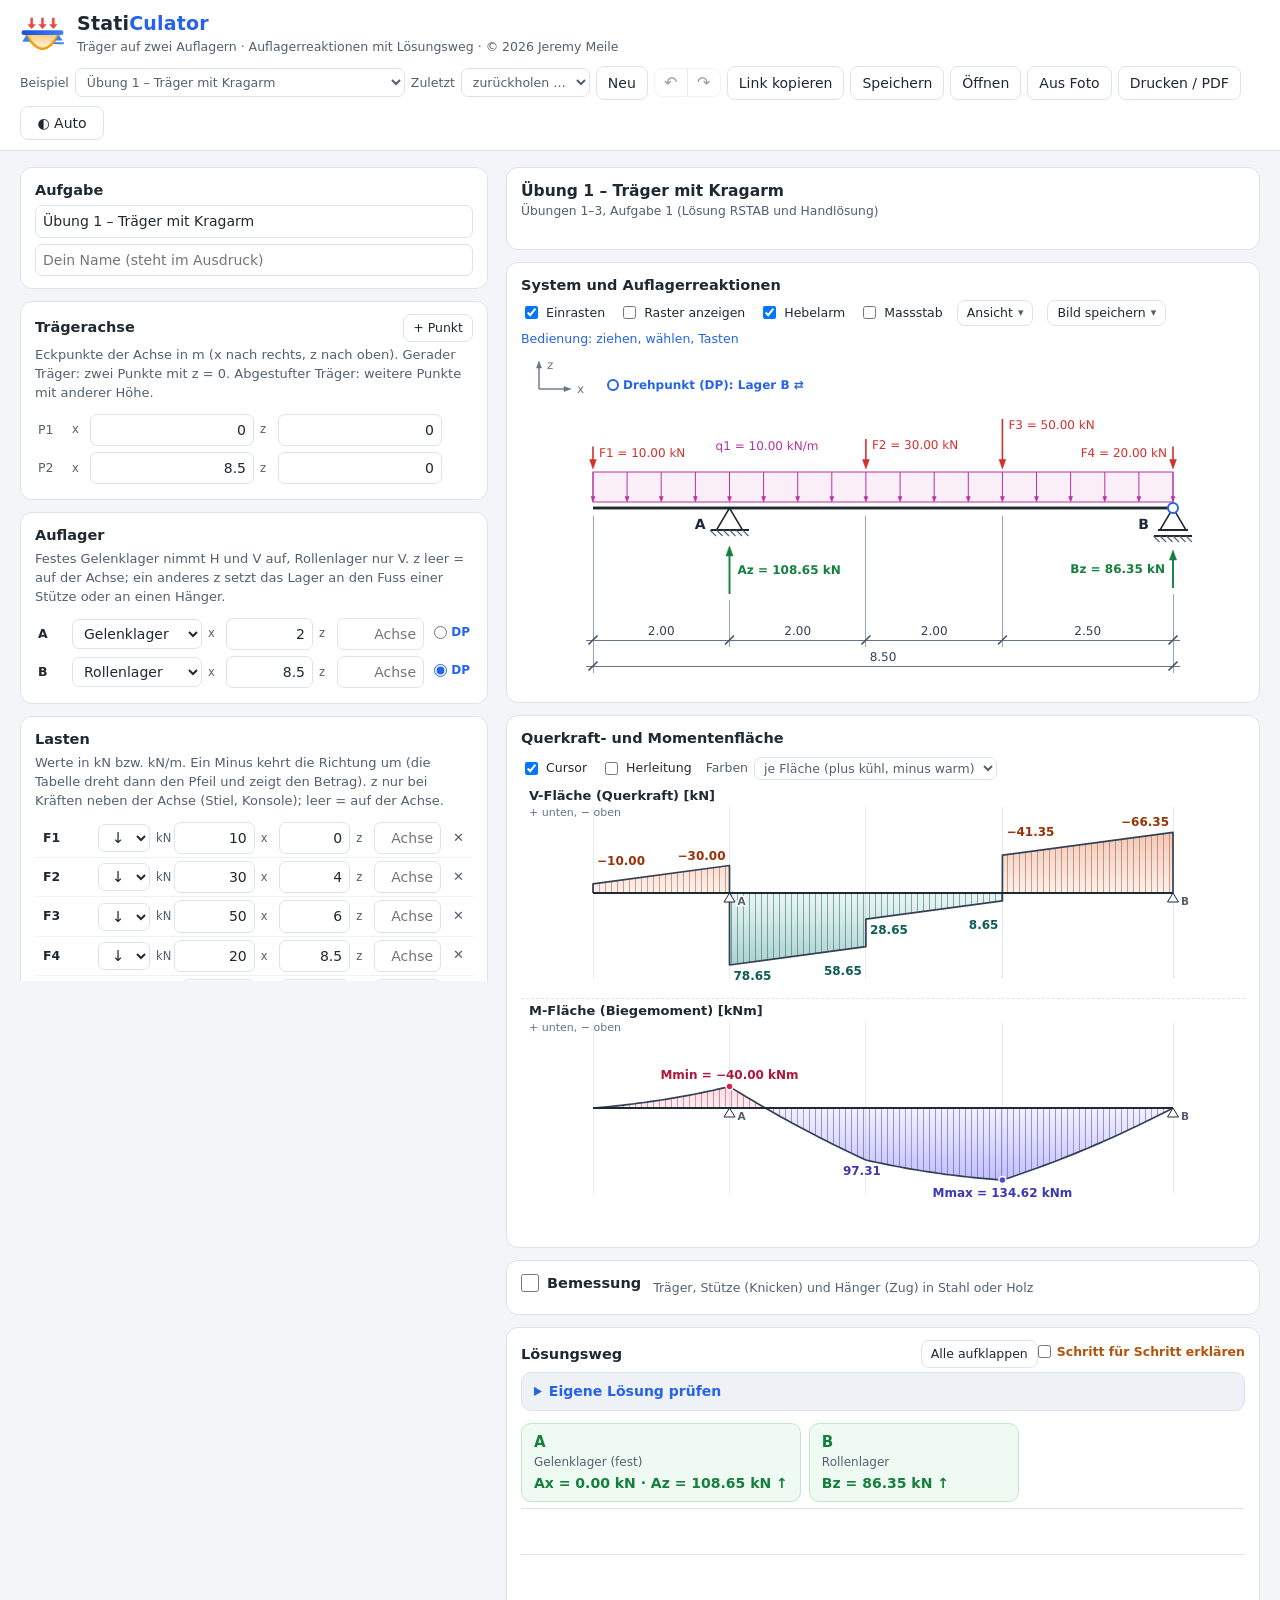
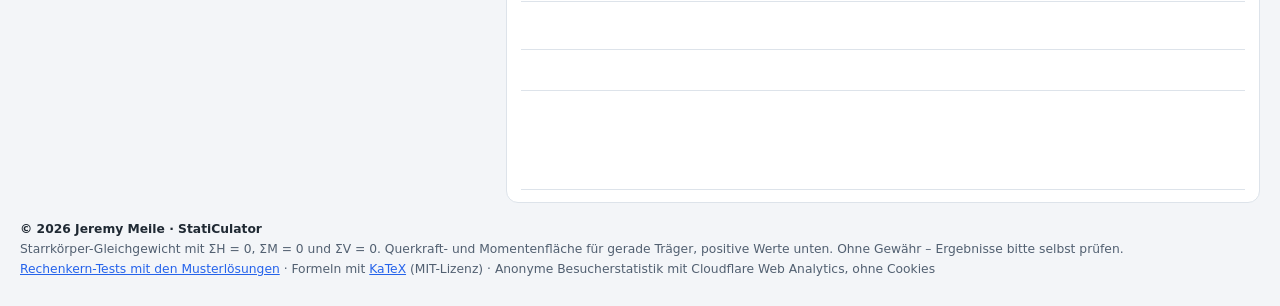
==== staticulator/index.html @ 1438edfe "Startseite und StatiCulator: anonyme Besucherstatistik mit Cloudflare Web Analytics Zähler ohne Cook" ====
<!doctype html>
<html lang="de">
<head>
<meta charset="utf-8">
<meta name="viewport" content="width=device-width, initial-scale=1">
<title>StatiCulator – Träger auf zwei Auflagern</title>
<meta name="description" content="Auflagerreaktionen, Querkraft- und Momentenfläche für Träger auf zwei Auflagern – mit Lösungsweg Schritt für Schritt (ΣH, ΣM, ΣV).">
<link rel="icon" href="favicon.svg" type="image/svg+xml">
<meta name="author" content="Jeremy Meile">
<script>
  // Farbschema vor dem ersten Zeichnen setzen (kein Aufblitzen): auto, hell oder dunkel
  (function () {
    try {
      var choice = localStorage.getItem('staticulator-theme') || 'auto';
      var dark = choice === 'dark' || (choice === 'auto' && window.matchMedia('(prefers-color-scheme: dark)').matches);
      document.documentElement.setAttribute('data-theme', dark ? 'dark' : 'light');
    } catch (e) { /* ohne Speicher: hell */ }
  })();
</script>
<link rel="stylesheet" href="vendor/katex/katex.min.css">
<link rel="stylesheet" href="css/app.css?v=202611261029">
<script defer src="vendor/katex/katex.min.js"></script>
<!-- version:start (tools/stamp-web-version.mjs) -->
<script type="importmap">
{
  "imports": {
    "./js/app.js": "./js/app.js?v=202611261029",
    "./js/bemessung.js": "./js/bemessung.js?v=202611261029",
    "./js/cursor-derive.js": "./js/cursor-derive.js?v=202611261029",
    "./js/design-terms.js": "./js/design-terms.js?v=202611261029",
    "./js/design-ui.js": "./js/design-ui.js?v=202611261029",
    "./js/diagrams.js": "./js/diagrams.js?v=202611261029",
    "./js/dimension.js": "./js/dimension.js?v=202611261029",
    "./js/examples.js": "./js/examples.js?v=202611261029",
    "./js/export-image.js": "./js/export-image.js?v=202611261029",
    "./js/figure.js": "./js/figure.js?v=202611261029",
    "./js/format.js": "./js/format.js?v=202611261029",
    "./js/photo-import.js": "./js/photo-import.js?v=202611261029",
    "./js/section-svg.js": "./js/section-svg.js?v=202611261029",
    "./js/self-check.js": "./js/self-check.js?v=202611261029",
    "./js/solution.js": "./js/solution.js?v=202611261029",
    "./js/statik.js": "./js/statik.js?v=202611261029",
    "./js/step-list.js": "./js/step-list.js?v=202611261029",
    "./data/c4.js": "./data/c4.js?v=202611261029",
    "./data/profiles.js": "./data/profiles.js?v=202611261029"
  }
}
</script>
<!-- version:end -->
<script type="module" src="js/app.js?v=202611261029"></script>
</head>
<body>
<header class="topbar">
  <div class="brand">
    <img class="logo" src="favicon.svg" alt="" width="45" height="36">
    <div>
      <h1>Stati<span>Culator</span></h1>
      <p>Träger auf zwei Auflagern · Auflagerreaktionen mit Lösungsweg · <span class="credit">© 2026 Jeremy Meile</span></p>
    </div>
  </div>
  <nav class="actions">
    <label class="example-picker"><span>Beispiel</span><select id="exampleSelect"></select></label>
    <label class="example-picker recent-picker" id="recentPicker" hidden title="Zuletzt bearbeitete Systeme (im Browser gespeichert)"><span>Zuletzt</span><select id="recentSelect"></select></label>
    <button type="button" id="newButton">Neu</button>
    <span class="history-buttons"><button type="button" id="undoButton" title="Rückgängig (Strg+Z)" aria-label="Rückgängig" disabled>↶</button><button type="button" id="redoButton" title="Wiederholen (Strg+Y)" aria-label="Wiederholen" disabled>↷</button></span>
    <button type="button" id="shareButton">Link kopieren</button>
    <button type="button" id="saveButton">Speichern</button>
    <button type="button" id="openButton">Öffnen</button>
    <input type="file" id="fileInput" accept=".json,application/json" hidden>
    <button type="button" id="photoButton" title="Aufgabe von einem Foto übernehmen (KI)" hidden>Aus Foto</button>
    <button type="button" id="printButton">Drucken / PDF</button>
    <button type="button" id="themeButton" class="theme-button" title="Farbschema: automatisch, hell oder dunkel">◐ Auto</button>
  </nav>
</header>

<!-- Kopfzeile nur im Ausdruck / PDF -->
<div class="print-head" aria-hidden="true">
  <div><span>Aufgabe</span><strong id="printTitle"></strong></div>
  <div><span>Name</span><strong id="printName"></strong></div>
  <div><span>Datum</span><strong id="printDate"></strong></div>
</div>

<main class="layout">
  <aside class="inputs" aria-label="Eingabe">
    <div id="importNotice" class="import-notice" role="status" hidden>
      <button type="button" class="icon import-close" id="importClose" aria-label="Hinweis schliessen" title="Schliessen">✕</button>
      <strong>Aus Foto übernommen – bitte prüfen</strong>
      <p>Masse, Lager und Lasten mit der Aufgabe vergleichen und Fehler direkt in den Tabellen korrigieren. ↶ holt den vorherigen Stand zurück.</p>
      <ul id="importNotes" hidden></ul>
      <p id="importRemaining" class="import-remaining" hidden></p>
    </div>
    <section class="card">
      <div class="card-head">
        <h2>Aufgabe</h2>
      </div>
      <input type="text" id="titleInput" class="title-input" placeholder="Titel (optional)">
      <input type="text" id="nameInput" class="title-input author-input" placeholder="Dein Name (steht im Ausdruck)" autocomplete="name">
    </section>

    <section class="card">
      <div class="card-head">
        <h2>Trägerachse</h2>
        <button type="button" class="small" data-action="add-axis">+ Punkt</button>
      </div>
      <p class="help">Eckpunkte der Achse in m (x nach rechts, z nach oben). Gerader Träger: zwei Punkte mit z = 0. Abgestufter Träger: weitere Punkte mit anderer Höhe.</p>
      <table class="grid" id="axisTable"></table>
      <ul class="issues" id="axisIssues" aria-live="polite"></ul>
    </section>

    <section class="card">
      <div class="card-head">
        <h2>Auflager</h2>
      </div>
      <p class="help">Festes Gelenklager nimmt H und V auf, Rollenlager nur V. z leer = auf der Achse; ein anderes z setzt das Lager an den Fuss einer Stütze oder an einen Hänger.</p>
      <table class="grid" id="supportTable"></table>
      <ul class="issues" id="supportIssues" aria-live="polite"></ul>
    </section>

    <section class="card">
      <div class="card-head">
        <h2>Lasten</h2>
      </div>
      <p class="help">Werte in kN bzw. kN/m. Ein Minus kehrt die Richtung um (die Tabelle dreht dann den Pfeil und zeigt den Betrag). z nur bei Kräften neben der Achse (Stiel, Konsole); leer = auf der Achse.</p>
      <table class="grid" id="loadTable"></table>
      <ul class="issues" id="loadIssues" aria-live="polite"></ul>
      <div class="row-actions">
        <button type="button" class="small" data-action="add-point">+ Einzellast</button>
        <button type="button" class="small" data-action="add-horizontal">+ Horizontallast</button>
        <button type="button" class="small" data-action="add-q">+ Streckenlast</button>
      </div>
    </section>

    <section class="card">
      <div class="card-head">
        <h2>Darstellung</h2>
      </div>
      <div class="options">
        <label>Drehpunkt (DP) <select id="pivotSelect"></select></label>
        <label>Dezimalstellen <select id="decimalsSelect">
          <option value="0">0</option><option value="1">1</option><option value="2" selected>2</option><option value="3">3</option><option value="4">4</option><option value="5">5</option>
        </select></label>
      </div>
    </section>
  </aside>

  <section class="results">
    <section class="card result-head">
      <div id="taskTitle" class="task-title"></div>
      <div id="summary" aria-live="polite"></div>
      <div id="messages" aria-live="polite"></div>
    </section>
    <section class="card">
      <div class="card-head"><h2>System und Auflagerreaktionen</h2></div>
      <div id="photoRef" class="photo-ref" hidden>
        <div class="photo-ref-head">
          <button type="button" class="photo-ref-toggle" id="photoRefToggle" aria-expanded="true" aria-controls="photoRefImg">Originalfoto <span aria-hidden="true">▾</span></button>
          <span class="photo-ref-hint">zum Vergleichen mit der Skizze · Klick aufs Bild vergrössert</span>
          <button type="button" class="icon photo-ref-close" id="photoRefClose" aria-label="Foto ausblenden" title="Foto ausblenden">✕</button>
        </div>
        <img id="photoRefImg" alt="Originalfoto der Aufgabe">
      </div>
      <div class="figure-tools">
        <label class="check"><input type="checkbox" id="snapCheck" checked> Einrasten</label>
        <label class="check"><input type="checkbox" id="gridCheck"> Raster anzeigen</label>
        <label class="check" title="Bei gewählter Last Hebelarm und Drehsinn zum Drehpunkt zeigen"><input type="checkbox" id="leverCheck" checked> Hebelarm</label>
        <label class="check" title="Skizze nach Längen- und Kräftemassstab zeichnen, Werte in cm fürs Blatt"><input type="checkbox" id="scaleCheck"> Massstab</label>
        <details class="view-menu" id="viewMenu">
          <summary title="Weitere Einstellungen der Skizze">Ansicht</summary>
          <div class="view-menu-panel">
            <label class="check"><input type="checkbox" id="snapPointsCheck" checked> Einrasten an Punkten</label>
            <label>Rasterweite <select id="gridSelect">
              <option value="0.01">0.01 m</option><option value="0.05" selected>0.05 m</option><option value="0.1">0.10 m</option><option value="0.25">0.25 m</option><option value="0.5">0.50 m</option><option value="1">1.00 m</option>
            </select></label>
            <label class="check"><input type="checkbox" id="angleCheck" checked> Winkel anzeigen</label>
            <label class="check" title="Zeigt die Lage des Mauszeigers in Metern"><input type="checkbox" id="coordCheck"> Koordinaten</label>
            <label>Markierung <select id="highlightSelect" title="Wie angewählte Elemente hervorgehoben werden">
              <option value="frame">Rahmen</option><option value="color">Farbe</option><option value="glow">Schein</option><option value="none">ohne</option>
            </select></label>
            <label class="check" title="Nicht gewählte Elemente treten zurück, solange etwas ausgewählt ist"><input type="checkbox" id="dimCheck" checked> Rest abblenden</label>
          </div>
        </details>
        <details class="view-menu" id="exportMenu">
          <summary title="Skizze als Bild speichern (für Berichte und Abgaben)">Bild speichern</summary>
          <div class="view-menu-panel">
            <button type="button" data-export="png">PNG – Bild für Word und Abgabe</button>
            <button type="button" data-export="svg">SVG – Vektor, beliebig gross</button>
            <label class="check"><input type="checkbox" id="exportDiagrams" checked> mit Querkraft- und Momentenfläche</label>
          </div>
        </details>
        <span id="selectionHint" class="selection-hint is-hidden">Masse nur für die Auswahl · blaues Mass anklicken zum Ändern · Esc zeigt alle</span>
      </div>
      <details class="drag-help"><summary>Bedienung: ziehen, wählen, Tasten</summary>
      <p class="drag-hint">Lager, Lasten, Streckenlasten und Achse mit der Maus oder dem Finger ziehen. Gewählte Stäbe zeigen Griffe: Quadrat = Stabende (Länge, Knoten), Kreis = ganzen Stab verschieben. Umschalttaste: nur waagrecht/senkrecht, Alt: ohne Einrasten, Pfeiltasten: Auswahl um einen Rasterschritt verschieben, Esc bricht ab. Ein Klick wählt ein Element aus (Strg+Klick: mehrere), die Masse zeigen dann nur noch die Auswahl. Strg+Z macht rückgängig, Strg+Y wiederholt. Im Lösungsweg zeigt das Zeigen auf ein Glied (auf dem Handy: Antippen) die Last und den Hebelarm in der Skizze. Mit „Massstab“ zeichnet die Skizze nach Längen- und Kräftemassstab (Werte in cm fürs Blatt).</p>
      </details>
      <div id="figure" class="figure-box"></div>
    </section>
    <section class="card" id="diagramCard">
      <div class="card-head"><h2>Querkraft- und Momentenfläche</h2>
        <div class="diagram-tools">
        <label class="check" title="Senkrechte Linie mit den Werten an der Stelle unter dem Mauszeiger"><input type="checkbox" id="cursorCheck" checked> Cursor</label>
        <label class="check" title="Zeigt am Cursor, wie V (Schnittprinzip) und M (Querkraftflächen) an dieser Stelle zustande kommen"><input type="checkbox" id="deriveCheck"> Herleitung</label>
        <label class="diagram-scheme" title="Farben der Flächen">Farben <select id="schemeSelect">
          <option value="family">je Fläche (plus kühl, minus warm)</option><option value="sign">nach Vorzeichen (blau/rot)</option><option value="six">6 Farben</option>
        </select></label>
        </div>
      </div>
      <div id="diagrams" class="figure-box" data-scheme="family"></div>
      <div id="deflectionDiagram" class="figure-box deflection-box" hidden></div>
    </section>
    <section class="card" id="scaleCard" hidden>
      <div class="card-head"><h2>Zeichnen im Massstab</h2></div>
      <p class="help">Für die Zeichnung auf dem Blatt: Längen, Kräfte und Momente in Zentimeter umgerechnet. Massstäbe wie in der Aufgabe einstellen oder den Vorschlag übernehmen (passt auf ein A4-Blatt).</p>
      <div class="scale-controls">
        <label>Länge: 1 cm ≙ <input type="text" inputmode="decimal" id="scaleLength" class="scale-input" autocomplete="off"> m <span id="scaleRatio" class="scale-ratio"></span></label>
        <label>Kraft: 1 cm ≙ <input type="text" inputmode="decimal" id="scaleForce" class="scale-input" autocomplete="off"> kN</label>
        <label>Moment: 1 cm ≙ <input type="text" inputmode="decimal" id="scaleMoment" class="scale-input" autocomplete="off"> kNm</label>
        <button type="button" class="small" id="scaleSuggest" title="Runde Massstäbe wählen, mit denen alles auf ein A4-Blatt passt">Vorschlag</button>
      </div>
      <div id="scaleTables" class="scale-tables"></div>
      <div class="scale-converter">
        <strong>Umrechnen</strong>
        <label><input type="text" inputmode="decimal" id="convValue" class="scale-input" autocomplete="off" placeholder="Wert">
          <select id="convUnit"><option value="length">m</option><option value="force">kN</option><option value="moment">kNm</option></select>
          → <output id="convToPaper">–</output> cm auf dem Blatt</label>
        <label><input type="text" inputmode="decimal" id="convPaper" class="scale-input" autocomplete="off" placeholder="cm"> cm gemessen → <output id="convFromPaper">–</output></label>
      </div>
    </section>
    <section class="card" id="designCard">
      <div class="card-head"><h2><label class="d-switch" title="Bemessung von Träger oder Stütze ein- und ausblenden"><input type="checkbox" id="designCheck"> Bemessung</label><span class="d-switch-hint">Träger, Stütze (Knicken) und Hänger (Zug) in Stahl oder Holz</span></h2>
        <div class="d-tabs" id="designTabs" role="tablist">
          <button type="button" role="tab" data-tab="beam" aria-controls="designForm">Träger</button>
          <button type="button" role="tab" data-tab="column" aria-controls="designForm">Stütze / Hänger</button>
        </div>
      </div>
      <p class="help d-help">Träger: M und V kommen aus dem System oben. Stütze: ein Lager in der Skizze nach unten ziehen, Hänger: nach oben – Länge und Normalkraft kommen dann von dort, Druck wird auf Knicken, Zug mit dem Zugnachweis bemessen. Der Rechenweg steht unten im Lösungsweg.</p>
      <div id="designForm" class="d-form" role="tabpanel"></div>
      <div id="designResult" class="d-result"></div>
    </section>
    <section class="card">
      <div class="card-head"><h2>Lösungsweg</h2>
        <div class="card-tools"><button type="button" class="small" id="stepsToggle" hidden>Alle aufklappen</button><label class="explain-toggle" title="Zu jedem Schritt erklären, warum er so gemacht wird"><input type="checkbox" id="explainCheck"> Schritt für Schritt erklären</label></div>
      </div>
      <details id="selfCheck" class="self-check" hidden>
        <summary>Eigene Lösung prüfen</summary>
        <div class="self-check-body">
          <p class="help">Werte aus deiner Handrechnung eintragen (leer lassen, was du nicht prüfen willst). Vorzeichen: x nach rechts und z nach oben positiv, Moment positiv = Zug unten.</p>
          <div id="selfCheckFields" class="self-check-fields"></div>
          <div class="self-check-actions">
            <button type="button" class="primary" id="selfCheckRun">Prüfen</button>
            <button type="button" id="selfCheckShow">Lösung zeigen</button>
            <button type="button" id="selfCheckClear">Leeren</button>
          </div>
          <p id="selfCheckSummary" class="self-check-summary" role="status"></p>
        </div>
      </details>
      <h3 class="sol-part" id="staticsPart" hidden>Auflagerreaktionen und Schnittgrössen</h3>
      <div id="solution"></div>
      <div id="designSteps" class="d-steps"></div>
    </section>
  </section>
</main>

<footer class="footer">
  <p class="footer-credit">© 2026 Jeremy Meile · StatiCulator</p>
  <p>Starrkörper-Gleichgewicht mit ΣH = 0, ΣM = 0 und ΣV = 0. Querkraft- und Momentenfläche für gerade Träger, positive Werte unten. Ohne Gewähr – Ergebnisse bitte selbst prüfen.</p>
  <p><a href="tests.html">Rechenkern-Tests mit den Musterlösungen</a> · Formeln mit <a href="https://katex.org" rel="noopener">KaTeX</a> (MIT-Lizenz) · Anonyme Besucherstatistik mit Cloudflare Web Analytics, ohne Cookies</p>
</footer>
<div id="toast" class="toast" role="status" hidden></div>
<dialog id="photoDialog" class="photo-dialog" aria-labelledby="photoTitle">
  <h2 id="photoTitle">Aufgabe aus Foto</h2>
  <p class="help">Foto der Trägeraufgabe wählen, aufnehmen, hineinziehen oder einen Bildschirmausschnitt mit Strg+V einfügen. Die KI überträgt Träger, Lager und Lasten in die Eingabe; danach bitte alle Masse und Werte prüfen.</p>
  <label class="photo-pick" id="photoPick">
    <input type="file" id="photoInput" accept="image/*" class="visually-hidden">
    <img id="photoPreview" alt="Gewähltes Foto" hidden>
    <span id="photoPickText">Foto wählen, hineinziehen oder mit Strg+V einfügen …</span>
  </label>
  <label class="photo-hint">Hinweis an die KI (optional)
    <input type="text" id="photoHint" maxlength="300" placeholder="z. B. nur Aufgabe 2, Masse in cm">
  </label>
  <div id="photoTurnstile" class="photo-turnstile"></div>
  <p id="photoStatus" class="photo-status" role="status" hidden></p>
  <div class="photo-actions">
    <button type="button" id="photoCancel">Abbrechen</button>
    <button type="button" id="photoRun" class="primary" disabled>Auswerten</button>
  </div>
</dialog>
<div id="termTip" class="term-tip" role="tooltip" hidden></div>
<div id="figurePeek" class="figure-peek" aria-hidden="true" hidden></div>
<div id="derivePanel" class="derive-panel" aria-hidden="true" hidden></div>
<!-- Cloudflare Web Analytics: anonyme Besucherstatistik ohne Cookies, nur auf der Website (lokal nicht) -->
<script>
  if (location.hostname === 'oroxzy.github.io') {
    const beacon = document.createElement('script');
    beacon.type = 'module';
    beacon.src = 'https://static.cloudflareinsights.com/beacon.min.js';
    beacon.setAttribute('data-cf-beacon', '{"token": "6373fa06aa584f6f83a182a83b758754"}');
    document.body.appendChild(beacon);
  }
</script>
</body>
</html>
---- staticulator/css/app.css ----
:root {
  --bg: #f3f5f8;
  --card: #ffffff;
  --text: #1f2933;
  --muted: #526071;
  --line: #dde3ea;
  --soft: #eef2f6;
  --accent: #2563eb;
  --accent-soft: #e8efff;
  --green: #15803d;
  --red: #b91c1c;
  --radius: 12px;
  color-scheme: light;
}

* { box-sizing: border-box; }

html, body {
  margin: 0;
  background: var(--bg);
  color: var(--text);
  font: 14px/1.45 system-ui, -apple-system, "Segoe UI", Roboto, sans-serif;
}

button, input, select { font: inherit; color: inherit; }

/* Kopfzeile */
.topbar {
  position: sticky;
  top: 0;
  z-index: 5;
  display: flex;
  flex-wrap: wrap;
  align-items: center;
  justify-content: space-between;
  gap: 10px 18px;
  padding: 10px 20px;
  background: rgba(255, 255, 255, 0.94);
  backdrop-filter: blur(6px);
  border-bottom: 1px solid var(--line);
}
.brand { display: flex; align-items: center; gap: 12px; }
.brand .logo { width: 45px; height: 36px; flex: none; }
.brand h1 { margin: 0; font-size: 19px; letter-spacing: 0.2px; }
.brand h1 span { color: #2563eb; }
.brand .credit { white-space: nowrap; }
.brand p { margin: 0; color: var(--muted); font-size: 12.5px; }
.actions { display: flex; flex-wrap: wrap; align-items: center; gap: 6px; }
.example-picker { display: flex; align-items: center; gap: 6px; color: var(--muted); font-size: 12.5px; }
.example-picker select { max-width: 330px; }

button {
  border: 1px solid var(--line);
  background: #fff;
  border-radius: 8px;
  padding: 6px 11px;
  cursor: pointer;
}
button:hover { border-color: #b8c2cc; background: #f8fafc; }
button:focus-visible, input:focus-visible, select:focus-visible { outline: 2px solid var(--accent); outline-offset: 1px; }
button.small { padding: 4px 9px; font-size: 12.5px; }
button.icon { border: none; background: none; color: var(--muted); padding: 2px 6px; font-size: 13px; }
button.icon:hover { color: var(--red); background: #fdecec; }

select, input[type="text"] {
  border: 1px solid var(--line);
  border-radius: 7px;
  padding: 5px 7px;
  background: #fff;
  min-width: 0;
}
input[type="text"].invalid { border-color: var(--red); background: #fff5f5; }

/* Aufteilung */
.layout {
  display: grid;
  grid-template-columns: minmax(380px, 470px) minmax(0, 1fr);
  gap: 16px;
  padding: 16px 20px 8px;
  align-items: start;
}
.inputs { display: flex; flex-direction: column; gap: 12px; position: sticky; top: 74px; max-height: calc(100vh - 86px); overflow: auto; padding-right: 2px; }
.results { display: flex; flex-direction: column; gap: 12px; min-width: 0; }

.card {
  background: var(--card);
  border: 1px solid var(--line);
  border-radius: var(--radius);
  padding: 12px 14px;
}
.card-head { display: flex; flex-wrap: wrap; align-items: center; justify-content: space-between; gap: 8px; margin-bottom: 4px; }
select { max-width: 100%; }
.card h2 { margin: 0; font-size: 14.5px; }
.help { margin: 2px 0 8px; color: var(--muted); font-size: 13px; }
.title-input { width: 100%; }
.author-input { margin-top: 6px; }

/* Eingabetabellen */
table.grid { width: 100%; border-collapse: collapse; }
table.grid td { padding: 3px 3px; vertical-align: middle; }
table.grid td.label { width: 34px; color: var(--muted); font-size: 12.5px; }
table.grid td.label.strong { color: var(--text); font-weight: 700; }
table.grid td.tools { width: 28px; text-align: right; }
table.grid td.empty { color: var(--muted); font-style: italic; padding: 6px 2px; }
table.grid select { width: 100%; }
table.grid td.dir { width: 58px; }
table.grid td.dir select { text-align: center; font-size: 15px; padding: 3px 2px; }
table.grid td.type { width: 136px; }
label.cell { display: flex; align-items: center; gap: 4px; }
label.cell span { color: var(--muted); font-size: 11.5px; min-width: 14px; white-space: nowrap; }
label.cell input { width: 100%; min-width: 46px; text-align: right; }
#loadTable tr + tr td { border-top: 1px solid var(--soft); }
.row-actions { display: flex; flex-wrap: wrap; gap: 6px; margin-top: 8px; }
.options { display: flex; flex-wrap: wrap; gap: 14px; }
.options label { display: flex; align-items: center; gap: 6px; color: var(--muted); font-size: 12.5px; }

/* Ergebnisse */
.result-head { display: flex; flex-direction: column; gap: 8px; }
.task-title strong { font-size: 15.5px; }
.task-title span { display: block; color: var(--muted); font-size: 12.3px; }
.figure-box svg { width: 100%; height: auto; display: block; }
.figure-box svg text { font-variant-numeric: tabular-nums; }
.figure-box svg.diagram + svg.diagram { margin-top: 4px; border-top: 1px dashed var(--line); }

.messages { margin: 0; padding: 0; list-style: none; display: flex; flex-direction: column; gap: 6px; }
.messages li { padding: 7px 10px; border-radius: 8px; font-size: 13px; }
.messages li.warn { background: #fff7e6; border: 1px solid #f5d48f; }
.messages li.note { background: var(--accent-soft); border: 1px solid #c9d8ff; }
.sol-error { padding: 9px 12px; border-radius: 8px; background: #fdecec; border: 1px solid #f3b4b4; color: var(--red); font-weight: 600; }

/* Lösungsweg */
.sol-summary { display: flex; flex-wrap: wrap; gap: 8px; margin-bottom: 6px; }
.chip { display: flex; flex-direction: column; gap: 1px; padding: 8px 12px; border-radius: 10px; background: #effaf3; border: 1px solid #bfe6cd; min-width: 210px; }
.chip-name { font-weight: 800; font-size: 15px; color: var(--green); }
.chip span:not(.chip-name) { color: var(--muted); font-size: 12px; }
.chip strong { color: var(--green); font-size: 14px; }

/* Lösungsweg als Übersicht (js/step-list.js): pro Schritt eine Zeile mit Titel links und Ergebnis rechts,
   die Rechnung klappt per Klick darunter auf. Ruhig gehalten: schwarze Titel, graue Nummern und Linien. */
.sol-step { display: grid; grid-template-columns: minmax(0, 2fr) minmax(0, 3fr); align-items: center; column-gap: 16px; border-top: 1px solid var(--line); }
.sol-step:last-of-type { border-bottom: 1px solid var(--line); }
.sol-step h3 { position: relative; margin: 0; padding: 11px 0 11px 54px; color: var(--text); font-size: 14.5px; font-weight: 600; line-height: 1.3; }
.sol-step.sol-acc:not(.sol-flat) h3 { cursor: pointer; user-select: none; }
.sol-step.sol-acc:not(.sol-flat) h3:hover .sol-chev { color: var(--text); }
.sol-step h3:focus-visible { outline: 2px solid var(--accent); outline-offset: 2px; border-radius: 4px; }
/* Winkel: zu → zeigt nach rechts, offen → nach unten */
.sol-chev { position: absolute; left: 2px; top: 13px; width: 14px; height: 14px; color: var(--muted); }
.sol-chev::before { content: ""; position: absolute; left: 3px; top: 3px; width: 6px; height: 6px; border-right: 2px solid currentColor; border-bottom: 2px solid currentColor; transform: rotate(-45deg); transition: transform 0.15s; }
.sol-step.is-open .sol-chev::before { left: 4px; top: 1px; transform: rotate(45deg); }
.sol-num { position: absolute; left: 22px; top: 11px; width: 28px; color: var(--muted); font-size: 14.5px; font-weight: 600; font-variant-numeric: tabular-nums; }
.sol-num::after { content: "."; }
.sol-hint { display: block; margin-top: 1px; color: var(--muted); font-weight: 400; font-size: 12px; }
.sol-step.sol-acc:not(.is-open) .sol-hint { display: none; }
/* immer sichtbar: das Ergebnis des Schritts */
.sol-key { display: flex; flex-direction: column; align-items: flex-end; min-width: 0; padding: 6px 2px 6px 0; }
/* KaTeX ragt mit einem Hilfselement 2 px über den Rand: Scrollbalken ausblenden (Wischen geht weiter) */
.sol-key > * { max-width: 100%; margin: 0; padding: 3px 4px 3px 0; scrollbar-width: none; }
.sol-key > *::-webkit-scrollbar { display: none; }
.sol-key .d-check-line { justify-content: flex-end; gap: 2px 10px; }
.sol-key .sol-eq { color: var(--text); }
/* aufklappbar: die Rechnung, mit grauer Linie links */
.sol-body { display: none; grid-column: 1 / -1; min-width: 0; margin: 0 0 14px 54px; padding: 4px 0 4px 16px; border-left: 2px solid #cbd5e1; }
.sol-step.is-open > .sol-body { display: block; }
.sol-step.is-open .sol-key-clone { display: none; }
.sol-eq, .sol-res { overflow-x: auto; overflow-y: hidden; padding: 3px 0; font-size: 15px; }
.sol-res { color: var(--green); font-size: 15.5px; }
.sol-res .katex .underline-line { border-bottom-color: transparent; }
.sol-note { margin: 4px 0; color: var(--muted); font-size: 13px; }
.sol-list { margin: 2px 0 4px; padding-left: 18px; }
.sol-details { margin: 6px 0 2px; overflow-x: auto; }
@media screen { html[data-theme="dark"] .sol-body { border-left-color: #3b4656; } }
@media (max-width: 640px) {
  /* schmal: Ergebnis unter dem Titel */
  .sol-step { grid-template-columns: minmax(0, 1fr); }
  .sol-step h3 { padding: 10px 0 2px 46px; }
  .sol-chev { left: 0; top: 12px; }
  .sol-num { left: 18px; top: 10px; }
  .sol-key { align-items: flex-start; padding: 0 0 8px 46px; }
  .sol-key .d-check-line { justify-content: flex-start; }
  .sol-body { margin-left: 4px; padding-left: 10px; }
}
@media print {
  .sol-body { display: block !important; }
  .sol-chev, #stepsToggle, .sol-key-clone, .d-switch input { display: none !important; }
  .sol-step .sol-hint { display: block !important; }
  .sol-step { break-inside: avoid; }
}
.sol-details summary { cursor: pointer; color: var(--accent); font-size: 12.8px; }
.sol-table { border-collapse: collapse; margin-top: 6px; font-size: 12.8px; min-width: 60%; }
.sol-table th, .sol-table td { padding: 4px 10px; border-bottom: 1px solid var(--soft); text-align: left; }
.sol-table .num { text-align: right; font-variant-numeric: tabular-nums; }
.sol-table .c { text-align: center; }
.sol-table tr.unknown td { color: var(--accent); }
.sol-table tr.sum td { font-weight: 700; border-top: 1px solid var(--line); }

.footer { padding: 8px 20px 26px; color: var(--muted); font-size: 12.3px; }
.footer p { margin: 2px 0; }
.footer a { color: var(--accent); }
.footer .footer-credit { color: var(--text); font-weight: 600; }

.toast {
  position: fixed;
  left: 50%;
  bottom: 22px;
  transform: translateX(-50%);
  background: var(--text);
  color: #fff;
  padding: 9px 14px;
  border-radius: 9px;
  box-shadow: 0 8px 24px rgba(15, 23, 42, 0.25);
  z-index: 20;
}

@media (max-width: 980px) {
  .layout { grid-template-columns: minmax(0, 1fr); padding: 12px; }
  .inputs { position: static; max-height: none; overflow: visible; }
  .topbar { position: static; padding: 10px 12px; }
  .example-picker { flex: 1 1 100%; }
  .example-picker select { flex: 1; min-width: 0; max-width: none; width: 100%; }
}

@media print {
  body { background: #fff; }
  .topbar .actions, .inputs, .footer, .toast { display: none !important; }
  .topbar { position: static; border: none; padding: 0 0 8px; }
  .layout { display: block; padding: 0; }
  .card { border: none; padding: 6px 0; }
  /* lange Karten (Lösungsweg) dürfen über Seiten laufen, Skizzen und einzelne Schritte nicht */
  #figure, .figure-box svg.diagram, .sol-step, .scale-tables { break-inside: avoid; }
  .sol-details { display: block; }
  .sol-details > summary { display: none; }
}

/* Drehsinn */
.cw { color: #1d4ed8; font-weight: 700; font-size: 1.2em; line-height: 1; }
.ccw { color: #c2410c; font-weight: 700; font-size: 1.2em; line-height: 1; }

/* Ziehen mit der Maus in der Systemskizze */
.figure [data-ref] { cursor: pointer; }
.figure :is([data-ref^="L:"], [data-ref^="S:"]), .figure .sel-hit, .figure .seg { cursor: move; }
.figure .drag { cursor: move; }
.figure .drag.edge { cursor: ew-resize; }
.figure .vertex { fill: transparent; stroke: transparent; stroke-width: 2; cursor: move; }
.figure .vertex:hover, .figure.dragging .vertex.active { fill: rgba(37, 99, 235, 0.18); stroke: #2563eb; }

/* Griffe: Achspunkte und Enden der Streckenlasten, sichtbar beim Überfahren oder Anwählen */
.figure .vertex.hl-hover, .figure .vertex.hl-sel { fill: #ffffff; stroke: #2563eb; stroke-width: 1.6; }
.figure .vertex.hl-sel { fill: #dbe7ff; }
.figure .grip { fill: #ffffff; stroke: #b8329e; stroke-width: 1.3; opacity: 0; pointer-events: none; transition: opacity 0.1s; }
.figure .edge:hover .grip, .figure .edge.hl-hover .grip, .figure .edge.hl-sel .grip { opacity: 1; }

/* Markierung, Variante „Rahmen“: gestrichelter Auswahlrahmen mit Eckpunkten */
.figure .hl-layer { pointer-events: none; }
.figure .hl-frame-sel { fill: none; stroke: #2563eb; stroke-width: 1; stroke-dasharray: 4 3; }
.figure .hl-frame-hover { fill: rgba(37, 99, 235, 0.035); stroke: #a9c4f5; stroke-width: 1; }
.figure .hl-corner { fill: #ffffff; stroke: #2563eb; stroke-width: 1.1; }

/* Variante „Farbe“: das Element wechselt in eine Akzentfarbe */
#figure[data-hl="color"] { --acc: #ea580c; --acc-soft: #fb923c; }
#figure[data-hl="color"] :is(.hl-sel, .hl-sel *):is(line, path, circle, rect):not([stroke="transparent"]):not([fill="transparent"]):not(.grip):not(.vertex) { stroke: var(--acc); }
#figure[data-hl="color"] :is(.hl-sel, .hl-sel *):is(path, circle):not([fill="none"]):not([fill="#ffffff"]):not(.vertex) { fill: var(--acc); }
#figure[data-hl="color"] :is(.hl-sel, .hl-sel *):is(rect)[fill^="rgba"] { fill: rgba(234, 88, 12, 0.12); }
#figure[data-hl="color"] .hl-sel text { fill: var(--acc); }
#figure[data-hl="color"] :is(.hl-hover, .hl-hover *):is(line, path, circle, rect):not([stroke="transparent"]):not([fill="transparent"]):not(.grip):not(.vertex) { stroke: var(--acc-soft); }
#figure[data-hl="color"] :is(.hl-hover, .hl-hover *):is(path, circle):not([fill="none"]):not([fill="#ffffff"]):not(.vertex) { fill: var(--acc-soft); }
#figure[data-hl="color"] .hl-hover text { fill: var(--acc-soft); }

/* „Rest abblenden“: Nicht gewählte Elemente werden transparent, die Auswahl bleibt kräftig */
#figure[data-dim="1"] :is([data-ref], .axis-base) { transition: opacity 0.12s; }
#figure[data-dim="1"] svg.has-sel [data-ref]:not(.hl-sel):not(.hl-hover) { opacity: 0.25; }
#figure[data-dim="1"] svg.has-sel [data-ref].hl-hover { opacity: 0.65; }
#figure[data-dim="1"] svg.has-sel .axis-base { opacity: 0.4; }
#figure[data-dim="1"] svg.has-hover:not(.has-sel) [data-ref]:not(.hl-hover) { opacity: 0.45; }
#figure[data-dim="1"] svg.has-hover:not(.has-sel) .axis-base { opacity: 0.6; }

/* Variante „Schein“: blauer Saum um Formen, Textmarker hinter Beschriftungen */
#figure[data-hl="glow"] .hl-hover { filter: url(#sc-hl-hover); }
#figure[data-hl="glow"] .hl-sel { filter: url(#sc-hl-sel); }
#figure[data-hl="glow"] :is(.vertex, .lbl):is(.hl-hover, .hl-sel) { filter: none; }
#figure[data-hl="glow"] .lbl.hl-hover text { stroke: #e4eeff; stroke-width: 9px; }
#figure[data-hl="glow"] .lbl.hl-sel text { stroke: #cddfff; stroke-width: 9px; }
table.grid tr.row-hover td { background: #f3f7ff; }
table.grid tr.row-sel td { background: #e6efff; }
table.grid tr.row-sel td.label { box-shadow: inset 3px 0 0 #2563eb; color: #2563eb; }
.selection-hint { color: #2563eb; font-weight: 600; }
.figure.dragging, .figure.dragging * { cursor: grabbing !important; }
.figure-box { touch-action: pan-y; }
.figure-box svg, .figure-box svg text { -webkit-user-select: none; user-select: none; }
.figure-box .drag, .figure-box .vertex { touch-action: none; }
.drag-hint { margin: 2px 0 6px; color: var(--muted); font-size: 13px; }

/* Werkzeugleiste über der Skizze */
.figure-tools { display: flex; flex-wrap: wrap; align-items: center; gap: 6px 14px; margin: 2px 0 4px; font-size: 12.5px; color: var(--muted); }
.figure-tools label { display: inline-flex; align-items: center; gap: 5px; }
.figure-tools label.check { color: var(--text); cursor: pointer; }
.figure-tools select { padding: 2px 5px; }
.figure .grid-minor { stroke: #eef1f5; }
.figure .grid-major { stroke: #dfe5ec; }
@media print {
  .figure-tools, .drag-hint { display: none; }
  .figure .hl-hover, .figure .hl-sel { filter: none !important; opacity: 1 !important; }
  .figure .hl-layer { display: none; }
  .figure :is([data-ref], .axis-base) { opacity: 1 !important; }
  .figure .lbl text { stroke: #ffffff !important; stroke-width: 3px !important; }
}

/* Eigene Lastnamen: das Namensfeld sieht aus wie eine Beschriftung, bis man es anklickt */
#loadTable td.label { width: 58px; }
.name-input[type="text"] { width: 54px; min-width: 0; padding: 3px 4px; border: 1px solid transparent; background: transparent; font: inherit; font-weight: 700; color: var(--text); text-align: left; }
.name-input[type="text"]::placeholder { color: var(--text); opacity: 1; }
.name-input[type="text"]:hover { border-color: var(--line); background: #ffffff; }
.name-input[type="text"]:focus { border-color: #2563eb; background: #ffffff; }
.name-input[type="text"]:focus::placeholder { color: var(--muted); }

/* Drehpunkt wählen: in der Lagertabelle, in der Skizze (Legende) und im Lösungsweg */
#supportTable td.pivot { width: 46px; text-align: right; }
.pivot-pick { display: inline-flex; align-items: center; gap: 4px; font-size: 12px; font-weight: 600; color: #2563eb; cursor: pointer; white-space: nowrap; }
.pivot-pick input { accent-color: #2563eb; margin: 0; }
.pivot-switch { display: flex; flex-wrap: wrap; align-items: center; gap: 6px; margin: 2px 0 6px; font-size: 12.5px; color: var(--muted); }
.pivot-switch button { padding: 2px 10px; border: 1px solid var(--line); border-radius: 999px; background: #ffffff; color: var(--text); font-size: 12.5px; cursor: pointer; }
.pivot-switch button.on { background: #2563eb; border-color: #2563eb; color: #ffffff; }
.figure .pivot-toggle { cursor: pointer; }
.figure .pivot-toggle:hover text { text-decoration: underline; }
@media print { .pivot-switch, .pivot-pick { display: none !important; } }

/* Blaue Masse (Auswahl) anklicken und direkt ändern */
.figure [data-dim]:not([data-a=""][data-b=""]) { cursor: text; }
.figure [data-dim]:not([data-a=""][data-b=""]):hover { text-decoration: underline; }
.dim-editor[type="text"] { position: absolute; z-index: 60; transform: translate(-50%, -50%); width: 76px; padding: 3px 6px; border: 1.5px solid #2563eb; border-radius: 6px; background: #ffffff; color: #1d4ed8; font: 600 13px system-ui, -apple-system, "Segoe UI", sans-serif; font-variant-numeric: tabular-nums; text-align: center; box-shadow: 0 2px 10px rgba(37, 99, 235, 0.25); outline: none; }

/* ---------- Dark Mode (html[data-theme="dark"]; Ausdruck bleibt immer hell) ---------- */
@media screen {
  html[data-theme="dark"] {
    --bg: #0f141b;
    --card: #171d26;
    --text: #e5e7eb;
    --muted: #94a3b8;
    --line: #2b3442;
    --soft: #1f2732;
    --accent: #60a5fa;
    --accent-soft: #1e2a44;
    --green: #4ade80;
    --red: #f87171;
    color-scheme: dark;
  }
  html[data-theme="dark"] .topbar { background: rgba(23, 29, 38, 0.94); }
  html[data-theme="dark"] button, html[data-theme="dark"] .pivot-switch button { background: var(--card); }
  html[data-theme="dark"] button:hover { border-color: #3b4656; background: #1f2732; }
  html[data-theme="dark"] button.icon { background: none; }
  html[data-theme="dark"] button.icon:hover { background: #3a1d1d; }
  html[data-theme="dark"] .pivot-switch button.on { background: #2563eb; border-color: #2563eb; color: #ffffff; }
  html[data-theme="dark"] select, html[data-theme="dark"] input[type="text"] { background: #111720; }
  html[data-theme="dark"] input[type="text"].invalid { background: #3a1d1d; }
  html[data-theme="dark"] .name-input[type="text"] { background: transparent; }
  html[data-theme="dark"] .name-input[type="text"]:hover, html[data-theme="dark"] .name-input[type="text"]:focus { background: #111720; }
  html[data-theme="dark"] .messages li.warn { background: #33290f; border-color: #6b5420; }
  html[data-theme="dark"] .sol-error { background: #3a1d1d; border-color: #7f2d2d; }
  html[data-theme="dark"] .chip { background: #10261a; border-color: #1f4d33; }
  html[data-theme="dark"] .toast { color: #0f141b; }
  html[data-theme="dark"] .messages li.note { border-color: #2c4a80; }
  html[data-theme="dark"] table.grid tr.row-hover td { background: #1b2433; }
  html[data-theme="dark"] table.grid tr.row-sel td { background: #1e2a44; }
  html[data-theme="dark"] table.grid tr.row-sel td.label { box-shadow: inset 3px 0 0 #60a5fa; color: #93c5fd; }
  html[data-theme="dark"] .selection-hint, html[data-theme="dark"] .pivot-pick, html[data-theme="dark"] .brand h1 span { color: #60a5fa; }
  html[data-theme="dark"] .dim-editor[type="text"] { background: #111720; color: #93c5fd; border-color: #60a5fa; }
  html[data-theme="dark"] .cw { color: #7aa7ff; }
  html[data-theme="dark"] .ccw { color: #fb923c; }
  /* farbige Glieder im Lösungsweg (KaTeX setzt die Farbe als Inline-Stil) */
  html[data-theme="dark"] .katex [style*="color:#1d4ed8"] { color: #7aa7ff !important; }
  html[data-theme="dark"] .katex [style*="color:#c2410c"] { color: #fb923c !important; }

  /* Skizze und Diagramme: feste Zeichenfarben auf dunkle Gegenstücke abbilden */
  html[data-theme="dark"] .figure-box [stroke="#1f2933"] { stroke: #e5e7eb; }
  html[data-theme="dark"] .figure-box [fill="#1f2933"] { fill: #e5e7eb; }
  html[data-theme="dark"] .figure-box [stroke="#334155"] { stroke: #cbd5e1; }
  html[data-theme="dark"] .figure-box [stroke="#52606d"] { stroke: #94a3b8; }
  html[data-theme="dark"] .figure-box [fill="#52606d"] { fill: #94a3b8; }
  html[data-theme="dark"] .figure-box [stroke="#7b8794"] { stroke: #8b98a9; }
  html[data-theme="dark"] .figure-box [fill="#7b8794"] { fill: #8b98a9; }
  html[data-theme="dark"] .figure-box [fill="#ffffff"] { fill: var(--card); }
  html[data-theme="dark"] .figure-box [stroke="#ffffff"] { stroke: var(--card); }
  html[data-theme="dark"] .figure-box [stroke="#d0312d"] { stroke: #f87171; }
  html[data-theme="dark"] .figure-box [fill="#d0312d"] { fill: #f87171; }
  html[data-theme="dark"] .figure-box [stroke="#b8329e"] { stroke: #e879f9; }
  html[data-theme="dark"] .figure-box [fill="#b8329e"] { fill: #e879f9; }
  html[data-theme="dark"] .figure-box [fill="rgba(184, 50, 158, 0.08)"] { fill: rgba(232, 121, 249, 0.12); }
  html[data-theme="dark"] .figure-box [stroke="#15803d"] { stroke: #4ade80; }
  html[data-theme="dark"] .figure-box [fill="#15803d"] { fill: #4ade80; }
  html[data-theme="dark"] .figure-box [stroke="#2563eb"] { stroke: #60a5fa; }
  html[data-theme="dark"] .figure-box [fill="#2563eb"] { fill: #60a5fa; }
  html[data-theme="dark"] .figure-box [fill="#1d4ed8"] { fill: #7aa7ff; }
  html[data-theme="dark"] .figure-box [fill="#be123c"] { fill: #fb7185; }
  html[data-theme="dark"] .figure-box [stroke="#e7ebf0"] { stroke: #222b38; }
  html[data-theme="dark"] .figure-box .dg-stop-far { stop-opacity: 0.38; }
  html[data-theme="dark"] .figure .grid-minor { stroke: #1b222c; }
  html[data-theme="dark"] .figure .grid-major { stroke: #283140; }
  html[data-theme="dark"] .figure .grip, html[data-theme="dark"] .figure .hl-corner { fill: var(--card); }
  html[data-theme="dark"] .figure .vertex.hl-hover, html[data-theme="dark"] .figure .vertex.hl-sel { fill: var(--card); stroke: #60a5fa; }
  html[data-theme="dark"] .figure .hl-frame-sel, html[data-theme="dark"] .figure .hl-corner { stroke: #60a5fa; }
  html[data-theme="dark"] .figure .hl-frame-hover { stroke: #35507e; fill: rgba(96, 165, 250, 0.05); }
}

/* Umschalter Hell/Dunkel in der Kopfzeile */
.theme-button { min-width: 84px; }

/* Cursor-Koordinaten in der Skizze */
.figure .cursor-layer { pointer-events: none; }
.figure .cursor-line { stroke: #94a3b8; stroke-width: 1; stroke-dasharray: 2 3; }
.figure .cursor-chip { fill: #1f2933; }
.figure .cursor-text { fill: #ffffff; font-size: 11px; font-weight: 600; font-variant-numeric: tabular-nums; white-space: pre; }
@media screen {
  html[data-theme="dark"] .figure .cursor-chip { fill: #e5e7eb; }
  html[data-theme="dark"] .figure .cursor-text { fill: #0f141b; }
}
@media print { .theme-button, .figure .cursor-layer { display: none !important; } }

/* Eingabeprüfung: rote Fehler, orange Warnungen, Meldungen unter der Tabelle */
select.invalid { border-color: var(--red); background: #fff5f5; }
input[type="text"].warn, select.warn { border-color: #d97706; background: #fffbeb; }
table.grid tr.has-error td.label { color: var(--red); }
table.grid tr.has-warn td.label { color: #b45309; }
table.grid tr.has-error .name-input[type="text"]::placeholder { color: var(--red); }
table.grid tr.has-warn .name-input[type="text"]::placeholder { color: #b45309; }
.issues { list-style: none; margin: 8px 0 0; padding: 0; display: flex; flex-direction: column; gap: 4px; }
.issues:empty { display: none; }
.issues li { border-radius: 7px; font-size: 12.3px; line-height: 1.35; }
.issues li button { display: block; width: 100%; padding: 5px 8px 5px 26px; border: 1px solid transparent; border-radius: 7px; background: transparent; color: inherit; font: inherit; text-align: left; cursor: pointer; position: relative; }
.issues li button::before { position: absolute; left: 8px; top: 5px; font-weight: 700; }
.issues li.error { background: #fdecec; color: #991b1b; }
.issues li.error button { border-color: #f3b4b4; }
.issues li.error button::before { content: "✕"; }
.issues li.warn { background: #fff7e6; color: #92400e; }
.issues li.warn button { border-color: #f5d48f; }
.issues li.warn button::before { content: "!"; left: 11px; }
.issues li button:hover { text-decoration: underline; }
@media screen {
  html[data-theme="dark"] select.invalid { background: #3a1d1d; }
  html[data-theme="dark"] input[type="text"].warn, html[data-theme="dark"] select.warn { border-color: #d97706; background: #33290f; }
  html[data-theme="dark"] table.grid tr.has-warn td.label, html[data-theme="dark"] table.grid tr.has-warn .name-input[type="text"]::placeholder { color: #fbbf24; }
  html[data-theme="dark"] .issues li.error { background: #3a1d1d; color: #fca5a5; }
  html[data-theme="dark"] .issues li.error button { border-color: #7f2d2d; }
  html[data-theme="dark"] .issues li.warn { background: #33290f; color: #fcd34d; }
  html[data-theme="dark"] .issues li.warn button { border-color: #6b5420; }
}

/* Zeichnen im Massstab */
.scale-controls { display: flex; flex-wrap: wrap; align-items: center; gap: 8px 16px; margin: 4px 0 10px; font-size: 13px; }
.scale-controls label, .scale-converter label { display: inline-flex; align-items: center; gap: 6px; }
.scale-input[type="text"] { width: 70px; text-align: right; padding: 3px 6px; }
.scale-ratio { color: var(--muted); font-size: 12px; }
.scale-tables { display: grid; grid-template-columns: repeat(auto-fit, minmax(300px, 1fr)); gap: 10px 22px; }
.scale-tables h3 { margin: 6px 0 4px; font-size: 13px; }
.scale-table { width: 100%; border-collapse: collapse; font-size: 12.8px; }
.scale-table th, .scale-table td { padding: 3px 8px; border-bottom: 1px solid var(--soft); text-align: left; }
.scale-table th { color: var(--muted); font-weight: 600; }
.scale-table .num { text-align: right; font-variant-numeric: tabular-nums; white-space: nowrap; }
.scale-table td.num:last-child { font-weight: 700; color: var(--accent); }
.scale-converter { display: flex; flex-wrap: wrap; align-items: center; gap: 8px 18px; margin-top: 12px; padding-top: 10px; border-top: 1px dashed var(--line); font-size: 13px; }
.scale-converter output { font-weight: 700; color: var(--accent); font-variant-numeric: tabular-nums; }
@media print { .scale-controls button, .scale-converter { display: none; } }

/* V- und M-Fläche: kräftiger Verlauf (an der Achse hell, zur Linie hin satt) plus Schraffur */
/* Farbschema (Umschalter „Farben“ in der Diagramm-Karte). „je Fläche“: plus kühl, minus warm,
   jede Fläche mit eigenem Paar. Dazu „nach Vorzeichen“ (blau/rot) und „6 Farben“. */
#diagrams, #diagrams[data-scheme="family"] { --v-pos: #0f766e; --v-neg: #c2410c; --m-pos: #4f46e5; --m-neg: #e11d48; }
#diagrams[data-scheme="sign"] { --v-pos: #2563eb; --v-neg: #e11d48; --m-pos: #2563eb; --m-neg: #e11d48; }
#diagrams[data-scheme="six"] { --v-pos: #2563eb; --v-neg: #c2410c; --m-pos: #16a34a; --m-neg: #db2777; }
#diagrams svg.dg-V { --dg-pos: var(--v-pos); --dg-neg: var(--v-neg); }
#diagrams svg.dg-M { --dg-pos: var(--m-pos); --dg-neg: var(--m-neg); }
#diagrams .dg-val.dg-pos, #diagrams .dg-mark.dg-pos { fill: var(--dg-pos); }
#diagrams .dg-val.dg-neg, #diagrams .dg-mark.dg-neg { fill: var(--dg-neg); }
.diagram-scheme { display: inline-flex; align-items: center; gap: 6px; font-size: 12.5px; color: var(--muted); font-weight: 400; }
.diagram-scheme select { padding: 2px 5px; }
@media screen {
  html[data-theme="dark"] #diagrams, html[data-theme="dark"] #diagrams[data-scheme="family"] { --v-pos: #2dd4bf; --v-neg: #fb923c; --m-pos: #818cf8; --m-neg: #fb7185; }
  html[data-theme="dark"] #diagrams[data-scheme="sign"] { --v-pos: #60a5fa; --v-neg: #fb7185; --m-pos: #60a5fa; --m-neg: #fb7185; }
  html[data-theme="dark"] #diagrams[data-scheme="six"] { --v-pos: #60a5fa; --v-neg: #fb923c; --m-pos: #4ade80; --m-neg: #f472b6; }
}
@media print { .diagram-scheme { display: none; } }
.figure-box .dg-hatch.dg-pos { stroke: var(--dg-pos); stroke-opacity: 0.55; }
.figure-box .dg-hatch.dg-neg { stroke: var(--dg-neg); stroke-opacity: 0.5; }
.figure-box .dg-stop-near.dg-pos { stop-color: var(--dg-pos); stop-opacity: 0.07; }
.figure-box .dg-stop-far.dg-pos { stop-color: var(--dg-pos); stop-opacity: 0.34; }
.figure-box .dg-stop-near.dg-neg { stop-color: var(--dg-neg); stop-opacity: 0.07; }
.figure-box .dg-stop-far.dg-neg { stop-color: var(--dg-neg); stop-opacity: 0.32; }
table.grid tr[data-index] td { cursor: pointer; }
table.grid tr[data-index] td :is(input, select, button, label) { cursor: auto; }
table.grid tr[data-index] td button { cursor: pointer; }

/* Griffe am gewählten Stab: Quadrat = Stabende (Länge bzw. Knoten), Kreis = ganzen Stab verschieben */
.figure .grip-node { fill: #ffffff; stroke: #2563eb; stroke-width: 1.5; }
.figure .grip-mid { fill: #2563eb; stroke: #ffffff; stroke-width: 1.5; cursor: move; }
.figure .grip-node.ns, .figure .vertex.ns { cursor: ns-resize; }
.figure .grip-node.ew, .figure .vertex.ew { cursor: ew-resize; }
.figure .grip-node.free { cursor: move; }
.figure .grip-node:hover, .figure .grip-mid:hover { stroke-width: 2.2; }
/* Schatten der alten Lage beim Ziehen */
.figure .drag-ghost { opacity: 0.35; pointer-events: none; }
.figure .drag-ghost :is(line, path, rect, circle) { stroke-dasharray: 4 3; }
@media screen {
  html[data-theme="dark"] .figure .grip-node { fill: var(--card); stroke: #60a5fa; }
  html[data-theme="dark"] .figure .grip-mid { fill: #60a5fa; stroke: var(--card); }
}
@media print { .figure :is(.grip-node, .grip-mid, .drag-ghost) { display: none; } }

/* Erklärmodus im Lösungsweg */
.explain-toggle { display: inline-flex; align-items: center; gap: 6px; font-size: 12.5px; font-weight: 600; color: #b45309; cursor: pointer; }
.explain-toggle input { accent-color: #d97706; margin: 0; }
.why { margin: 10px 0 2px; border: 1px solid #fde68a; border-left: 3px solid #f59e0b; border-radius: 8px; background: #fffbeb; font-size: 13px; }
.why summary { cursor: pointer; padding: 6px 10px; color: #92400e; font-weight: 600; list-style: none; display: flex; align-items: center; gap: 7px; }
.why summary::-webkit-details-marker { display: none; }
.why summary::after { content: "▸"; margin-left: auto; color: #d97706; }
.why[open] summary::after { content: "▾"; }
.why-icon { display: inline-grid; place-items: center; flex: none; width: 20px; height: 20px; color: #f59e0b; }
.why-icon svg { display: block; fill: currentColor; }
.why p { margin: 0 10px 8px; line-height: 1.5; }
.why p i { color: #b45309; font-style: normal; font-weight: 600; }
/* Glieder im Lösungsweg: überfahren zeigt Last und Hebelarm in der Skizze */
#solution [data-term] { cursor: help; border-radius: 4px; transition: background 0.1s; }
#solution [data-term]:hover, #solution [data-term].term-active { background: #fff3c4; }
#solution tr[data-term]:hover td { background: #fff8dc; }
.term-tip { position: fixed; z-index: 70; max-width: 420px; padding: 6px 10px; border-radius: 8px; background: #1f2933; color: #ffffff; font-size: 12.5px; line-height: 1.4; pointer-events: none; box-shadow: 0 6px 18px rgba(15, 23, 42, 0.25); }
@media screen {
  html[data-theme="dark"] .why { background: #2a2410; border-color: #5c4a14; border-left-color: #fbbf24; }
  html[data-theme="dark"] .why summary, html[data-theme="dark"] .why p i, html[data-theme="dark"] .explain-toggle { color: #fcd34d; }
  html[data-theme="dark"] .why-icon { color: #fbbf24; }
  html[data-theme="dark"] #solution [data-term]:hover, html[data-theme="dark"] #solution [data-term].term-active { background: #4a3c10; }
  html[data-theme="dark"] #solution tr[data-term]:hover td { background: #3a3110; }
  html[data-theme="dark"] .term-tip { background: #e5e7eb; color: #0f141b; }
}
@media print { .explain-toggle { display: none; } .why { break-inside: avoid; } .why:not([open]) { display: none; } }

/* ---------- Bemessung: Träger und Stütze ---------- */
.d-tabs { display: inline-flex; gap: 2px; padding: 2px; border: 1px solid var(--line); border-radius: 999px; background: var(--soft); }
.d-tabs button { padding: 3px 14px; border: none; border-radius: 999px; background: transparent; color: var(--muted); font-size: 12.8px; font-weight: 600; cursor: pointer; }
.d-tabs button.on { background: var(--card); color: var(--accent); box-shadow: 0 1px 3px rgba(15, 23, 42, 0.12); }
.d-form { display: flex; flex-direction: column; gap: 8px; margin: 4px 0 10px; padding: 10px 12px; border: 1px solid var(--soft); border-radius: 10px; background: color-mix(in srgb, var(--soft) 45%, transparent); }
.d-row { display: flex; flex-wrap: wrap; align-items: flex-end; gap: 8px 14px; }
.d-label { align-self: center; min-width: 72px; color: var(--muted); font-size: 12.5px; font-weight: 600; }
.d-field { display: flex; flex-direction: column; gap: 2px; font-size: 12.3px; color: var(--muted); }
.d-field > span:first-child { font-weight: 600; }
.d-field input[type="text"] { width: 92px; padding: 4px 7px; text-align: right; font-variant-numeric: tabular-nums; }
.d-field select { padding: 4px 6px; max-width: 290px; }
.d-in { display: inline-flex; align-items: center; gap: 5px; }
.d-in em { font-style: normal; color: var(--muted); font-size: 12px; }
.d-check { display: inline-flex; align-items: center; gap: 6px; align-self: center; font-size: 12.5px; color: var(--muted); cursor: pointer; }
.d-hint { align-self: center; color: var(--muted); font-size: 12.5px; }
.d-seg { display: inline-flex; border: 1px solid var(--line); border-radius: 8px; overflow: hidden; }
.d-seg button { padding: 4px 16px; border: none; border-radius: 0; background: var(--card); font-size: 12.8px; cursor: pointer; }
.d-seg button + button { border-left: 1px solid var(--line); }
.d-seg button.on { background: var(--accent); color: #ffffff; font-weight: 600; }
.d-take { display: inline-flex; flex-wrap: wrap; align-items: center; gap: 6px; align-self: center; font-size: 12.3px; color: var(--muted); }
.d-take:empty { display: none; }
.d-take button { padding: 2px 9px; border-radius: 999px; font-size: 12.3px; }
.d-euler { display: inline-flex; flex-wrap: wrap; gap: 6px; }
.d-euler button { display: flex; align-items: center; gap: 2px; padding: 2px 8px 2px 2px; border: 1px solid var(--line); border-radius: 9px; background: var(--card); color: var(--text); font-size: 11.5px; line-height: 1.3; text-align: left; cursor: pointer; }
.d-euler button:hover { border-color: var(--accent); }
.d-euler button.on { border-color: var(--accent); background: var(--accent-soft); box-shadow: inset 0 0 0 1px var(--accent); }
.d-euler svg { stroke: var(--text); }
.d-euler svg .fill { fill: var(--text); }
.d-euler svg .buckle { stroke: #d0312d; }
.d-euler button.on svg .col { stroke: var(--accent); }
.d-result .sol-step:first-of-type { border-top: none; }
.d-empty { margin: 6px 0; padding: 10px 12px; border: 1px dashed var(--line); border-radius: 10px; color: var(--muted); font-size: 13px; }
.d-head { display: flex; flex-wrap: wrap; gap: 4px 16px; align-items: center; margin: 2px 0 8px; padding: 10px 14px; border-radius: 10px; border: 1px solid; }
.d-head.good { background: #effaf2; border-color: #b8e3c5; }
.d-head.bad { background: #fdecec; border-color: #f3b4b4; }
.d-head-title { flex: 1 1 240px; min-width: 0; font-size: 16px; font-weight: 700; }
.d-head-eta { display: flex; flex-wrap: wrap; align-items: center; gap: 6px 10px; margin-left: auto; }
.d-verdict { font-weight: 700; font-size: 13px; }
.d-head.good .d-verdict { color: var(--green); }
.d-head.bad .d-verdict { color: var(--red); }
.d-head-detail { flex: 1 1 100%; color: var(--muted); font-size: 12.8px; }
.d-auto { margin-left: 6px; padding: 1px 7px; border-radius: 999px; background: var(--accent-soft); color: var(--accent); font-size: 11.5px; font-weight: 600; vertical-align: middle; }
.d-bar { display: inline-block; width: 90px; height: 8px; border-radius: 999px; background: var(--soft); overflow: hidden; vertical-align: middle; }
.d-bar > span { display: block; height: 100%; border-radius: 999px; }
.d-bar.good > span { background: #16a34a; }
.d-bar.tight > span { background: #d97706; }
.d-bar.bad > span { background: #dc2626; }
.d-eta { margin-left: 6px; font-size: 12.5px; font-variant-numeric: tabular-nums; }
.d-eta.good { color: var(--green); }
.d-eta.tight { color: #b45309; }
.d-eta.bad { color: var(--red); }
.d-check-line { display: flex; flex-wrap: wrap; align-items: center; gap: 6px 14px; padding: 3px 0; font-size: 15px; overflow-x: auto; }
.d-candidates { margin: 10px 0 0; }
.d-table tbody tr { cursor: pointer; }
.d-table tbody tr:hover td { background: var(--soft); }
.d-table tr.chosen td { font-weight: 700; background: var(--accent-soft); }
.d-table td.yes { color: var(--green); }
.d-table td.no { color: var(--red); }
@media screen {
  html[data-theme="dark"] .d-tabs button.on { background: #111720; }
  html[data-theme="dark"] .d-head.good { background: #10261a; border-color: #1f4d33; }
  html[data-theme="dark"] .d-head.bad { background: #3a1d1d; border-color: #7f2d2d; }
  html[data-theme="dark"] .d-seg button.on { background: #2563eb; }
  html[data-theme="dark"] .d-euler svg .buckle { stroke: #f87171; }
  html[data-theme="dark"] .d-eta.tight { color: #fbbf24; }
  html[data-theme="dark"] .katex [style*="color:#15803d"] { color: #4ade80 !important; }
  html[data-theme="dark"] .katex [style*="color:#b91c1c"] { color: #f87171 !important; }
}
@media print { .d-tabs, .d-form, .d-candidates { display: none !important; } .d-head { break-inside: avoid; } }
.d-warn { color: var(--red); }
.d-field input::placeholder { color: var(--muted); opacity: 0.75; }
/* Lösungsweg: Teile Statik und Bemessung */
.sol-part { margin: 30px 0 8px; color: var(--text); font-size: 18px; font-weight: 700; }
.sol-part:first-of-type { margin-top: 8px; }
@media print { .sol-part { break-after: avoid; } }
.d-steps:empty { display: none; }
.d-steps { margin-top: 10px; scroll-margin-top: 80px; }
.d-to-steps { margin: 8px 0 0; font-size: 12.8px; }
.d-to-steps a { color: var(--accent); }
.d-col-chip { padding: 2px 9px; border: 1px solid var(--line); border-radius: 999px; background: var(--card); color: var(--text); }
@media print { .d-to-steps { display: none; } }
/* Ausdruck: Bemessung nur mit Ergebnis, ohne Bedienhinweis */
@media print { #designCard.is-empty, #designCard .d-help { display: none !important; } }
/* Biegelinie des gewählten Trägers (Bemessung) unter der M-Fläche */
.deflection-box { border-top: 1px dashed var(--line); margin-top: 4px; }
/* Farben wie V- und M-Fläche, eigenes Paar je Farbschema (Umschalter „Farben“) */
#deflectionDiagram, #deflectionDiagram[data-scheme="family"] { --w-pos: #0284c7; --w-neg: #d97706; }
#deflectionDiagram[data-scheme="sign"] { --w-pos: #2563eb; --w-neg: #e11d48; }
#deflectionDiagram[data-scheme="six"] { --w-pos: #0891b2; --w-neg: #ca8a04; }
#deflectionDiagram svg.dg-W { --dg-pos: var(--w-pos); --dg-neg: var(--w-neg); }
#deflectionDiagram .dg-val.dg-pos, #deflectionDiagram .dg-mark.dg-pos { fill: var(--dg-pos); }
#deflectionDiagram .dg-val.dg-neg, #deflectionDiagram .dg-mark.dg-neg { fill: var(--dg-neg); }
#deflectionDiagram .dg-val.bad { fill: #dc2626; }
@media screen {
  html[data-theme="dark"] #deflectionDiagram, html[data-theme="dark"] #deflectionDiagram[data-scheme="family"] { --w-pos: #38bdf8; --w-neg: #fbbf24; }
  html[data-theme="dark"] #deflectionDiagram[data-scheme="sign"] { --w-pos: #60a5fa; --w-neg: #fb7185; }
  html[data-theme="dark"] #deflectionDiagram[data-scheme="six"] { --w-pos: #22d3ee; --w-neg: #facc15; }
  html[data-theme="dark"] #deflectionDiagram .dg-val.bad { fill: #f87171; }
}
/* Hebelarm und Drehsinn: kräftig, Farbe nach Drehsinn (↷ blau, ↶ orange wie im Lösungsweg) */
.figure .lever-layer { pointer-events: none; color: #2563eb; }
.figure .lever-layer.ccw { color: #ea580c; }
.figure .lever-layer .lv-action { stroke: currentColor; stroke-width: 1.5; stroke-dasharray: 5 4; }
.figure .lever-layer .lv-help { stroke: currentColor; stroke-width: 1.1; opacity: 0.6; }
.figure .lever-layer .lv-arm { stroke: currentColor; stroke-width: 1.8; stroke-linecap: butt; }
.figure svg.lever-focus text.lv-under { opacity: 0.25; }
.figure .lever-layer .lv-fill { fill: currentColor; }
.figure .lever-layer .lv-arc { fill: none; stroke: currentColor; stroke-width: 2.4; stroke-linecap: butt; }
.figure .lever-layer .lv-halo { fill: currentColor; opacity: 0.2; }
.figure .lever-layer .lv-ring { fill: #ffffff; stroke: currentColor; stroke-width: 2.5; }
.figure .lever-layer .lv-pill rect { fill: currentColor; }
.figure .lever-layer .lv-pill text { fill: #ffffff; font-size: 12.5px; font-weight: 700; font-variant-numeric: tabular-nums; }
/* solange der Hebelarm gezeigt wird, tritt der Rest der Skizze zurück */
#figure[data-dim="1"] svg.lever-focus:not(.has-sel) [data-ref]:not(.hl-hover):not(.hl-sel) { opacity: 0.4; }
@media screen {
  html[data-theme="dark"] .figure .lever-layer { color: #60a5fa; }
  html[data-theme="dark"] .figure .lever-layer.ccw { color: #fb923c; }
  html[data-theme="dark"] .figure .lever-layer .lv-ring { fill: var(--card); }
  html[data-theme="dark"] .figure .lever-layer .lv-pill text { fill: #0f141b; }
}
/* Graue Beschriftungen der Skizze und Diagramme (#64748b, Kontrast 4.8:1) im Dark Mode heller */
@media screen {
  html[data-theme="dark"] .figure-box [stroke="#64748b"] { stroke: #94a3b8; }
  html[data-theme="dark"] .figure-box [fill="#64748b"] { fill: #a3b0c2; }
}
/* Touch: grössere Ziele auf Tablet und Handy */
@media (max-width: 980px) {
  button, select, input[type="text"], .d-seg button, .d-tabs button { min-height: 40px; }
  button.icon { min-width: 40px; min-height: 40px; }
  input[type="checkbox"], input[type="radio"] { width: 20px; height: 20px; }
  .issues li button { min-height: 40px; }
}
/* Bemessung per Haken (standardmässig aus) */
.d-switch { display: inline-flex; align-items: center; gap: 8px; cursor: pointer; }
.d-switch input { width: 18px; height: 18px; margin: 0; accent-color: var(--accent); }
.d-switch-hint { margin-left: 12px; color: var(--muted); font-size: 12.5px; font-weight: 400; }
#designCard.is-off .d-tabs, #designCard.is-off .d-help, #designCard.is-off .d-form, #designCard.is-off .d-result { display: none; }
#designCard:not(.is-off) .d-switch-hint { display: none; }
@media print { #designCard.is-off { display: none !important; } }
/* Bemessung: gelb = erfüllt, aber nur teilweise geprüft; massgebender Nachweis; Hinweise */
.d-head.warn { background: #fffbeb; border-color: #fcd34d; }
.d-head.warn .d-verdict { color: #b45309; }
.d-gov { color: var(--muted); font-size: 12.5px; white-space: nowrap; }
.d-caution { color: #b45309; }
.d-auto { white-space: nowrap; }
@media screen {
  html[data-theme="dark"] .d-head.warn { background: #2a2410; border-color: #6b5420; }
  html[data-theme="dark"] .d-head.warn .d-verdict, html[data-theme="dark"] .d-caution { color: #fbbf24; }
}
@media (max-width: 640px) {
  .d-head-eta { margin-left: 0; }
}

/* ---------- Querschnittsskizzen in der Bemessung ---------- */
.d-sec-wrap { display: flex; flex-wrap: wrap; align-items: flex-start; gap: 4px 18px; }
.d-sec-main { flex: 1 1 340px; min-width: 0; }
.d-sec { flex: 0 0 250px; margin: 2px 0 6px; text-align: center; }
.d-sec .sec-svg { display: block; width: 100%; max-width: 250px; height: auto; margin: 0 auto; }
.d-sec figcaption { margin-top: 2px; color: var(--muted); font-size: 12px; line-height: 1.35; }
.d-sec-red { color: #dc2626; }
.d-sec-hl-text { color: #a16207; }
.sec-steel { fill: #cbd5e1; stroke: #475569; stroke-width: 1.2; }
.sec-wood { fill: #f3dcb4; stroke: #a16207; stroke-width: 1.2; }
.sec-ring { fill: none; stroke: #d6a35c; stroke-width: 0.8; opacity: 0.8; }
.sec-hl { fill: rgba(250, 204, 21, 0.6); stroke: #ca8a04; stroke-width: 1; }
.sec-hl-text { fill: #854d0e; font-size: 13px; font-weight: 700; }
.sec-dim { stroke: #64748b; stroke-width: 0.9; }
.sec-text { fill: #475569; font-size: 11px; }
.sec-text.dim-text { fill: #334155; font-size: 12px; font-variant-numeric: tabular-nums; }
.sec-small { font-size: 10px; }
.sec-axis { stroke: #94a3b8; stroke-width: 1; stroke-dasharray: 7 3 1.5 3; }
.sec-axis-label { fill: #64748b; font-size: 12px; font-style: italic; }
.sec-buckle { stroke: #dc2626; stroke-width: 2; }
.sec-buckle-text { fill: #dc2626; font-weight: 700; }
.sec-buckle-arrow { fill: none; stroke: #dc2626; stroke-width: 1.6; stroke-linecap: butt; }
.sec-buckle-head { fill: #dc2626; }
@media (max-width: 640px) { .d-sec { flex-basis: 100%; } }
@media screen {
  html[data-theme="dark"] .sec-steel { fill: #475569; stroke: #cbd5e1; }
  html[data-theme="dark"] .sec-wood { fill: #5c4326; stroke: #d6a35c; }
  html[data-theme="dark"] .sec-ring { stroke: #a16207; }
  html[data-theme="dark"] .sec-hl { fill: rgba(250, 204, 21, 0.45); stroke: #facc15; }
  html[data-theme="dark"] .sec-hl-text, html[data-theme="dark"] .d-sec-hl-text { fill: #fde047; color: #fde047; }
  html[data-theme="dark"] .sec-dim { stroke: #94a3b8; }
  html[data-theme="dark"] .sec-text { fill: #cbd5e1; }
  html[data-theme="dark"] .sec-axis { stroke: #64748b; }
  html[data-theme="dark"] .sec-axis-label { fill: #94a3b8; }
  html[data-theme="dark"] .sec-buckle, html[data-theme="dark"] .sec-buckle-arrow { stroke: #f87171; }
  html[data-theme="dark"] .sec-buckle-head { fill: #f87171; }
  html[data-theme="dark"] .sec-buckle-text { fill: #f87171; }
  html[data-theme="dark"] .d-sec-red { color: #f87171; }
}
@media print { .d-sec { break-inside: avoid; } }

/* ---------- Begriffe im Erklärmodus (Bemessung) ---------- */
.d-terms { margin: 10px 0 2px; padding: 6px 10px 8px; border: 1px solid #bfdbfe; border-left: 3px solid #3b82f6; border-radius: 8px; background: #eff6ff; font-size: 13px; }
.d-terms-title { display: flex; align-items: center; gap: 7px; margin-bottom: 4px; color: #1d4ed8; font-weight: 600; }
.d-terms dl { display: grid; grid-template-columns: max-content 1fr; gap: 3px 14px; margin: 0; }
.d-terms dl > div { display: contents; }
.d-terms dt { color: #1e3a8a; font-weight: 700; white-space: nowrap; }
.d-terms dd { margin: 0; line-height: 1.45; }
@media (max-width: 640px) {
  .d-terms { margin-left: 0; }
  .d-terms dl { grid-template-columns: 1fr; gap: 0; }
  .d-terms dd { margin-bottom: 4px; }
}
@media screen {
  html[data-theme="dark"] .d-terms { border-color: #1e3a8a; border-left-color: #60a5fa; background: #131f36; }
  html[data-theme="dark"] .d-terms-title { color: #93c5fd; }
  html[data-theme="dark"] .d-terms dt { color: #bfdbfe; }
}
@media print { .d-terms { break-inside: avoid; } }

/* ---------- Rückgängig / Wiederholen ---------- */
.history-buttons { display: inline-flex; }
.history-buttons button { min-width: 34px; padding: 4px 9px; font-size: 16px; line-height: 1.2; }
.history-buttons button:first-child { border-radius: 8px 0 0 8px; }
.history-buttons button:last-child { margin-left: -1px; border-radius: 0 8px 8px 0; }
button:disabled, button:disabled:hover { cursor: default; opacity: 0.45; border-color: var(--line); background: var(--card); }
@media print { .history-buttons { display: none; } }

/* ---------- Menü „Ansicht“ und Bedienhilfe über der Skizze ---------- */
.view-menu { position: relative; }
.view-menu > summary { display: inline-flex; align-items: center; gap: 5px; padding: 3px 9px; border: 1px solid var(--line); border-radius: 8px; background: var(--card); color: var(--text); cursor: pointer; list-style: none; user-select: none; }
.view-menu > summary::-webkit-details-marker { display: none; }
.view-menu > summary::after { content: "▾"; color: var(--muted); font-size: 11px; }
.view-menu[open] > summary { border-color: var(--accent); }
.view-menu-panel { position: absolute; top: calc(100% + 5px); left: 0; z-index: 30; display: grid; gap: 8px; min-width: 230px; padding: 10px 12px; border: 1px solid var(--line); border-radius: 10px; background: var(--card); box-shadow: 0 8px 24px rgba(15, 23, 42, 0.16); }
.view-menu-panel label { justify-content: space-between; }
.view-menu-panel label.check { justify-content: flex-start; }
.figure-tools .selection-hint { margin-left: auto; }
.selection-hint.is-hidden { display: none; }
.drag-help { margin: 0 0 6px; font-size: 13px; color: var(--muted); }
.drag-help > summary { display: inline-block; cursor: pointer; color: var(--accent); font-size: 12.5px; }
.drag-help .drag-hint { margin: 4px 0 2px; }
@media print { .view-menu, .drag-help { display: none !important; } }

/* ---------- Skizze als schwebendes Fenster (Lösungsweg, wenn die Skizze weggescrollt ist) ---------- */
.figure-peek { position: fixed; right: 14px; bottom: 14px; z-index: 40; width: min(760px, calc(100vw - 28px)); padding: 22px 8px 6px; border: 1px solid var(--line); border-radius: 12px; background: var(--card); box-shadow: 0 10px 30px rgba(15, 23, 42, 0.22); pointer-events: none; }
.figure-peek::before { content: "Skizze"; position: absolute; top: 5px; left: 10px; color: var(--muted); font-size: 11px; font-weight: 600; letter-spacing: 0.3px; text-transform: uppercase; }
.figure-peek svg { display: block; width: 100%; height: auto; max-height: 42vh; }
.figure-peek.at-top { bottom: auto; }
/* Unbeteiligtes tritt in der Vorschau zurück, der Träger bleibt als Bezug halb sichtbar */
.figure-peek .peek-faded { opacity: 0.22; }
.figure-peek .peek-context { opacity: 0.5; }
.figure-peek :is(.grip, .vertex) { display: none; }
@media print { .figure-peek { display: none !important; } }

/* Handy: Eingabetabellen passen in die Breite (Richtungsfeld nicht zusammendrücken, kleinere Lösch-Knöpfe) */
@media (max-width: 480px) {
  table.grid td { padding: 3px 1px; }
  table.grid td.dir { width: 46px; min-width: 46px; }
  table.grid td.dir select { min-width: 44px; }
  table.grid td.tools { width: 32px; }
  table.grid button.icon { min-width: 32px; padding: 2px 4px; }
  label.cell { gap: 3px; }
  label.cell input { min-width: 30px; padding-left: 3px; padding-right: 3px; }
  label.cell span { flex: 0 0 auto; font-size: 11px; min-width: 0; }
  .name-input[type="text"] { width: 42px; }
}
/* Menü „Ansicht“ auf schmalen Bildschirmen: an der Werkzeugleiste ausgerichtet, nicht am Knopf (sonst ragt es rechts hinaus) */
@media (max-width: 640px) {
  .figure-tools { position: relative; }
  .view-menu { position: static; }
  .view-menu-panel { left: 0; right: 0; min-width: 0; }
}

/* ---------- Mauszeiger in der V- und M-Fläche: Linie, Punkt, Wert und Mass ab Trägeranfang ---------- */
#diagrams svg.diagram { cursor: crosshair; }
.diagram-cursor { pointer-events: none; }
.dc-line { stroke: #475569; stroke-width: 1.2; stroke-dasharray: 4 3; }
.dc-dot { fill: #ffffff; stroke: #1f2933; stroke-width: 2; }
.dc-pill rect { fill: #1f2933; }
.dc-pill text { fill: #ffffff; font-size: 12.5px; font-weight: 700; font-variant-numeric: tabular-nums; }
.dc-dim { stroke: #475569; stroke-width: 1; }
.dc-dim-text { fill: #334155; font-size: 12px; font-weight: 400; font-variant-numeric: tabular-nums; paint-order: stroke; stroke: #ffffff; stroke-width: 3; stroke-linejoin: round; }
@media screen {
  html[data-theme="dark"] .dc-line, html[data-theme="dark"] .dc-dim { stroke: #cbd5e1; }
  html[data-theme="dark"] .dc-dot { fill: #171d26; stroke: #e5e7eb; }
  html[data-theme="dark"] .dc-pill rect { fill: #e5e7eb; }
  html[data-theme="dark"] .dc-pill text { fill: #0f141b; }
  html[data-theme="dark"] .dc-dim-text { fill: #e5e7eb; stroke: #171d26; }
}
@media print { .diagram-cursor { display: none; } }

/* Haken „Cursor“ und „Herleitung“ neben den Farben */
.diagram-tools { display: inline-flex; flex-wrap: wrap; align-items: center; gap: 6px 14px; }
.diagram-tools label.check { display: inline-flex; align-items: center; gap: 5px; font-size: 12.5px; color: var(--text); cursor: pointer; }
.diagram-tools label.check:has(input:disabled) { color: var(--muted); cursor: default; }
@media print { .diagram-tools label.check { display: none; } }

/* Herleitung am Cursor: Querkraftflächen bis zum Cursor, Tangente an M, Fenster mit der Rechnung */
.dc-area { stroke-width: 1.6; stroke-linejoin: round; }
.dc-area.pos { fill: rgba(37, 99, 235, 0.32); stroke: #1d4ed8; }
.dc-area.neg { fill: rgba(220, 38, 38, 0.28); stroke: #b91c1c; }
.dc-area-num circle { fill: #ffffff; stroke: #334155; stroke-width: 1; }
.dc-area-num text { fill: #1f2933; font-size: 10.5px; font-weight: 700; }
.dc-area-num.small text { font-size: 9px; }
.dc-tangent { stroke: #ea580c; stroke-width: 1.7; stroke-dasharray: 6 3; stroke-linecap: butt; }
@media screen {
  html[data-theme="dark"] .dc-area.pos { fill: rgba(96, 165, 250, 0.32); stroke: #60a5fa; }
  html[data-theme="dark"] .dc-area.neg { fill: rgba(248, 113, 113, 0.3); stroke: #f87171; }
  html[data-theme="dark"] .dc-area-num circle { fill: #171d26; stroke: #cbd5e1; }
  html[data-theme="dark"] .dc-area-num text { fill: #e5e7eb; }
  html[data-theme="dark"] .dc-tangent { stroke: #fb923c; }
  html[data-theme="dark"] .dp-pos { color: #7aa7ff; }
  html[data-theme="dark"] .dp-neg { color: #f87171; }
}
.derive-panel { position: fixed; z-index: 45; width: min(540px, calc(100vw - 16px)); max-height: calc(100vh - 80px); overflow: hidden; padding: 8px 12px 10px; border: 1px solid var(--line); border-radius: 12px; background: var(--card); color: var(--text); box-shadow: 0 10px 30px rgba(15, 23, 42, 0.22); pointer-events: none; font-size: 13px; }
.derive-panel.wide { width: min(720px, calc(100vw - 16px)); }
.dp-head { margin-bottom: 6px; color: var(--muted); font-size: 12.5px; line-height: 1.4; }
.dp-head b { color: var(--text); }
.dp-pos { color: #2563eb; font-weight: 600; }
.dp-neg { color: #dc2626; font-weight: 600; }
.dp-sketch svg { display: block; width: 100%; height: auto; max-height: 30vh; }
.dp-sketch :is(.grip, .vertex) { display: none; }
.dp-fade { fill: var(--card); opacity: 0.84; }
.dp-cut-line { stroke: #ea580c; stroke-width: 2; stroke-dasharray: 6 4; }
.dp-cut-text { fill: #ea580c; font-size: 11px; font-weight: 700; paint-order: stroke; stroke: var(--card); stroke-width: 3px; stroke-linejoin: round; }
.dp-line { margin: 4px 0; overflow-wrap: anywhere; }
.dp-table { border-collapse: collapse; margin: 2px 0 4px; }
.dp-table td { padding: 1px 10px 1px 0; vertical-align: baseline; }
.dp-table td:nth-child(2) { white-space: nowrap; }
@media (max-width: 520px) { .dp-shape { display: none; } }
.dp-shape { min-width: 9em; color: var(--muted); font-size: 12px; }
/* Biegelinie: Anteil jeder Last als Balken (blau nach unten, orange nach oben) */
.dp-wtable td { vertical-align: middle; }
.dp-wtable .dp-num { text-align: right; white-space: nowrap; }
.dp-bar { display: inline-block; width: 90px; height: 8px; border-radius: 4px; background: var(--line); overflow: hidden; vertical-align: middle; }
.dp-bar i { display: block; height: 100%; border-radius: 4px; background: #0284c7; }
.dp-bar.up i { background: #ea580c; }
.dp-formula td { padding-bottom: 4px; font-size: 12px; }
.dp-formula .dp-shape { display: block; }
/* zu wenig Platz: Hinweise, Kontrolle und Tabellenformeln weglassen, Skizze kleiner */
.derive-panel.compact :is(.dp-note, .dp-control, .dp-formula) { display: none; }
.derive-panel.compact .dp-sketch svg { max-height: 18vh; }
.dp-note, .dp-sub { margin: 6px 0 0; color: var(--muted); font-size: 12px; line-height: 1.4; }
@media print { .derive-panel { display: none !important; } }

/* ---------- Bemessung: Ergebnis mit Querschnitt rechts, Profilreihe scrollbar ---------- */
.d-top { display: flex; flex-wrap: wrap; align-items: flex-start; gap: 8px 18px; }
.d-top-main { flex: 1 1 460px; min-width: 0; }
.d-top-sec { flex: 0 0 240px; margin: 2px 0 0; padding: 8px 8px 10px; border: 1px solid var(--line); border-radius: 10px; background: var(--card); text-align: center; }
.d-top-sec .sec-svg { display: block; width: 100%; max-width: 224px; height: auto; margin: 0 auto; }
.d-top-sec figcaption { margin-top: 2px; color: var(--text); font-size: 12.8px; font-weight: 600; }
@media (max-width: 640px) { .d-top-sec { flex: 1 1 100%; } }
.d-cand-tools { display: flex; flex-wrap: wrap; align-items: center; gap: 4px 16px; margin: 8px 0 6px; color: var(--muted); font-size: 12.5px; }
.d-cand-tools label.check { display: inline-flex; align-items: center; gap: 6px; color: var(--text); cursor: pointer; }
.d-cand-scroll { max-height: 290px; overflow: auto; border: 1px solid var(--line); border-radius: 8px; }
.d-cand-scroll .d-table { width: 100%; min-width: 0; margin: 0; }
.d-cand-scroll thead th { position: sticky; top: 0; z-index: 1; background: var(--card); box-shadow: inset 0 -1px 0 var(--line); }
.d-candidates.only-fit tr.fail:not(.chosen) { display: none; }
@media print { .d-top-sec { break-inside: avoid; } }

/* Kontrast: Werte-Beschriftungen in den Flächen im hellen Theme etwas dunkler als die Linienfarbe (mind. 4.5 : 1) */
#diagrams .dg-val.dg-pos, #deflectionDiagram .dg-val.dg-pos { fill: color-mix(in srgb, var(--dg-pos) 78%, #000000); }
#diagrams .dg-val.dg-neg, #deflectionDiagram .dg-val.dg-neg { fill: color-mix(in srgb, var(--dg-neg) 78%, #000000); }
.figure .lever-layer.ccw .lv-pill rect { fill: #c2410c; }
@media screen {
  html[data-theme="dark"] #diagrams .dg-val.dg-pos, html[data-theme="dark"] #deflectionDiagram .dg-val.dg-pos { fill: var(--dg-pos); }
  html[data-theme="dark"] #diagrams .dg-val.dg-neg, html[data-theme="dark"] #deflectionDiagram .dg-val.dg-neg { fill: var(--dg-neg); }
  html[data-theme="dark"] .figure .lever-layer.ccw .lv-pill rect { fill: currentColor; }
}

/* ---------- Aufgabe aus Foto ---------- */
.visually-hidden { position: absolute; width: 1px; height: 1px; margin: -1px; padding: 0; overflow: hidden; clip: rect(0 0 0 0); white-space: nowrap; border: 0; }
.photo-dialog { width: min(480px, calc(100vw - 24px)); max-height: calc(100vh - 24px); padding: 18px 20px 16px; border: 1px solid var(--line); border-radius: var(--radius); background: var(--card); color: var(--text); box-shadow: 0 18px 50px rgba(15, 23, 42, 0.3); }
.photo-dialog::backdrop { background: rgba(15, 23, 42, 0.45); }
.photo-dialog h2 { margin: 0 0 6px; font-size: 17px; }
.photo-dialog .help { margin: 0 0 12px; color: var(--muted); }
.photo-pick { display: flex; flex-direction: column; align-items: center; justify-content: center; gap: 8px; min-height: 120px; padding: 12px; border: 1.5px dashed #b8c2cc; border-radius: 10px; background: var(--soft); color: var(--accent); font-weight: 600; text-align: center; cursor: pointer; }
.photo-pick:hover { border-color: var(--accent); }
.photo-pick.dragging { border-color: var(--accent); border-style: solid; background: var(--accent-soft); }
.photo-pick:focus-within { outline: 2px solid var(--accent); outline-offset: 1px; }
.photo-pick img { display: block; max-width: 100%; max-height: 38vh; border-radius: 6px; box-shadow: 0 1px 4px rgba(15, 23, 42, 0.18); }
.photo-pick img[hidden] { display: none; }
.photo-hint { display: flex; flex-direction: column; gap: 4px; margin-top: 12px; color: var(--muted); font-size: 13px; }
.photo-hint input[type="text"] { width: 100%; }
.photo-turnstile:not(:empty) { margin-top: 10px; }
.photo-status { margin: 10px 0 0; padding: 8px 10px; border-radius: 8px; background: var(--soft); font-size: 13px; }
.photo-status.busy { color: var(--accent); background: var(--accent-soft); }
.photo-status.error { color: var(--red); background: color-mix(in srgb, var(--red) 10%, var(--card)); }
.photo-actions { display: flex; justify-content: flex-end; gap: 8px; margin-top: 14px; }
.photo-actions .primary { border-color: var(--accent); background: var(--accent); color: #ffffff; font-weight: 600; }
.photo-actions .primary:hover { background: color-mix(in srgb, var(--accent) 88%, #000000); }
.import-notice { position: relative; margin-bottom: 12px; padding: 10px 34px 10px 12px; border: 1px solid #f5c26b; border-left: 4px solid #d97706; border-radius: var(--radius); background: #fffbeb; font-size: 13px; }
.import-notice strong { display: block; color: #92400e; }
.import-notice p { margin: 3px 0 0; }
.import-notice ul { margin: 6px 0 0; padding-left: 18px; }
.import-notice .import-remaining { color: var(--muted); font-size: 12px; }
.import-close { position: absolute; top: 6px; right: 6px; }
@media screen {
  html[data-theme="dark"] .import-notice { border-color: #7c5a1d; border-left-color: #f59e0b; background: #2a2214; }
  html[data-theme="dark"] .import-notice strong { color: #fbbf24; }
  html[data-theme="dark"] .photo-pick { border-color: #3b4656; }
  html[data-theme="dark"] .photo-actions .primary { color: #0f141b; }
}
@media print { .import-notice, .photo-dialog { display: none !important; } }

/* ---------- Vermassung (js/dimension.js): überall gleich, Bauplan-Stil nach SIA 400 / DIN 1356 ---------- */
/* Hell: Farben stehen als Attribut am Element; hier nur die Anpassung für den Dark Mode */
@media screen {
  html[data-theme="dark"] .figure-box line.dim-line, html[data-theme="dark"] line.dim-line { stroke: #8795a8; }
  html[data-theme="dark"] .figure-box line.dim-ext, html[data-theme="dark"] line.dim-ext { stroke: #4a5668; }
  html[data-theme="dark"] .figure-box line.dim-tick, html[data-theme="dark"] line.dim-tick { stroke: #cbd5e1; }
  html[data-theme="dark"] .figure-box text.dim-text, html[data-theme="dark"] text.dim-text { fill: #d5dde8; }
}

/* ---------- Ausdruck / PDF: A4 mit Kopfzeile (Aufgabe, Name, Datum) ---------- */
.print-head { display: none; }
.view-menu-panel button { text-align: left; }
@media print {
  @page { size: A4; margin: 14mm 12mm; }
  .print-head { display: grid; grid-template-columns: 2.2fr 1.2fr 0.8fr; gap: 14px; margin: 0 0 12px; padding: 0 0 8px; border-bottom: 1.5px solid #1f2933; color: #1f2933; }
  .print-head span { display: block; color: #64748b; font-size: 9.5px; letter-spacing: 0.4px; text-transform: uppercase; }
  .print-head strong { display: block; min-height: 18px; font-size: 13px; }
  .print-head strong.blank { border-bottom: 1px dotted #94a3b8; }
  .author-input { display: none; }
  .figure-tools, .drag-help { display: none !important; }
}

/* Originalfoto nach dem Foto-Import: über der Skizze zum Vergleichen */
.photo-ref { margin: 0 0 10px; padding: 8px 10px; border: 1px solid var(--line); border-radius: 10px; background: var(--soft); }
.photo-ref-head { display: flex; align-items: center; gap: 10px; }
.photo-ref-toggle { padding: 2px 8px; border: none; background: none; color: var(--text); font-weight: 600; }
.photo-ref-toggle:hover { background: var(--card); }
.photo-ref.collapsed .photo-ref-toggle span { display: inline-block; transform: rotate(-90deg); }
.photo-ref-hint { flex: 1; color: var(--muted); font-size: 12px; }
.photo-ref img { display: block; max-width: 100%; max-height: 300px; margin: 8px auto 0; border-radius: 6px; box-shadow: 0 1px 4px rgba(15, 23, 42, 0.15); cursor: zoom-in; }
.photo-ref img.large { max-height: none; cursor: zoom-out; }
.photo-ref.collapsed img { display: none; }
@media print { .photo-ref { display: none !important; } }

/* Eigene Lösung prüfen (Lösungsweg-Karte) */
.self-check { margin: 0 0 12px; border: 1px solid var(--line); border-radius: 10px; background: var(--soft); }
.self-check > summary { padding: 8px 12px; color: var(--accent); font-weight: 600; cursor: pointer; }
.self-check-body { padding: 0 12px 12px; }
.self-check-body .help { margin: 0 0 10px; color: var(--muted); font-size: 12.5px; }
.self-check-fields { display: grid; gap: 6px; }
.self-check-row { display: grid; grid-template-columns: 64px 110px 36px 1fr; align-items: center; gap: 8px; }
.self-check-name { font-weight: 600; }
.self-check-row input[type="text"] { width: 100%; text-align: right; font-variant-numeric: tabular-nums; }
.self-check-row input.sc-good { border-color: var(--green); background: color-mix(in srgb, var(--green) 8%, var(--card)); }
.self-check-row input.sc-bad { border-color: var(--red); background: color-mix(in srgb, var(--red) 8%, var(--card)); }
.self-check-unit { color: var(--muted); font-size: 12.5px; }
.self-check-verdict { font-size: 12.8px; }
.self-check-verdict.good { color: var(--green); font-weight: 600; }
.self-check-verdict.near { color: #b45309; font-weight: 600; }
.self-check-verdict.bad { color: var(--red); font-weight: 600; }
.self-check-verdict .sc-solution { color: var(--muted); font-weight: 400; }
.self-check-actions { display: flex; flex-wrap: wrap; gap: 8px; margin-top: 10px; }
.self-check-actions .primary { border-color: var(--accent); background: var(--accent); color: #ffffff; font-weight: 600; }
.self-check-summary { margin: 8px 0 0; font-weight: 600; }
.self-check-summary:empty { display: none; }
@media (max-width: 640px) { .self-check-row { grid-template-columns: 56px 1fr 32px; } .self-check-verdict { grid-column: 1 / -1; } }
@media print { .self-check { display: none !important; } }
@media screen { html[data-theme="dark"] .self-check-actions .primary { color: #0f141b; } html[data-theme="dark"] .self-check-verdict.near { color: #fbbf24; } }
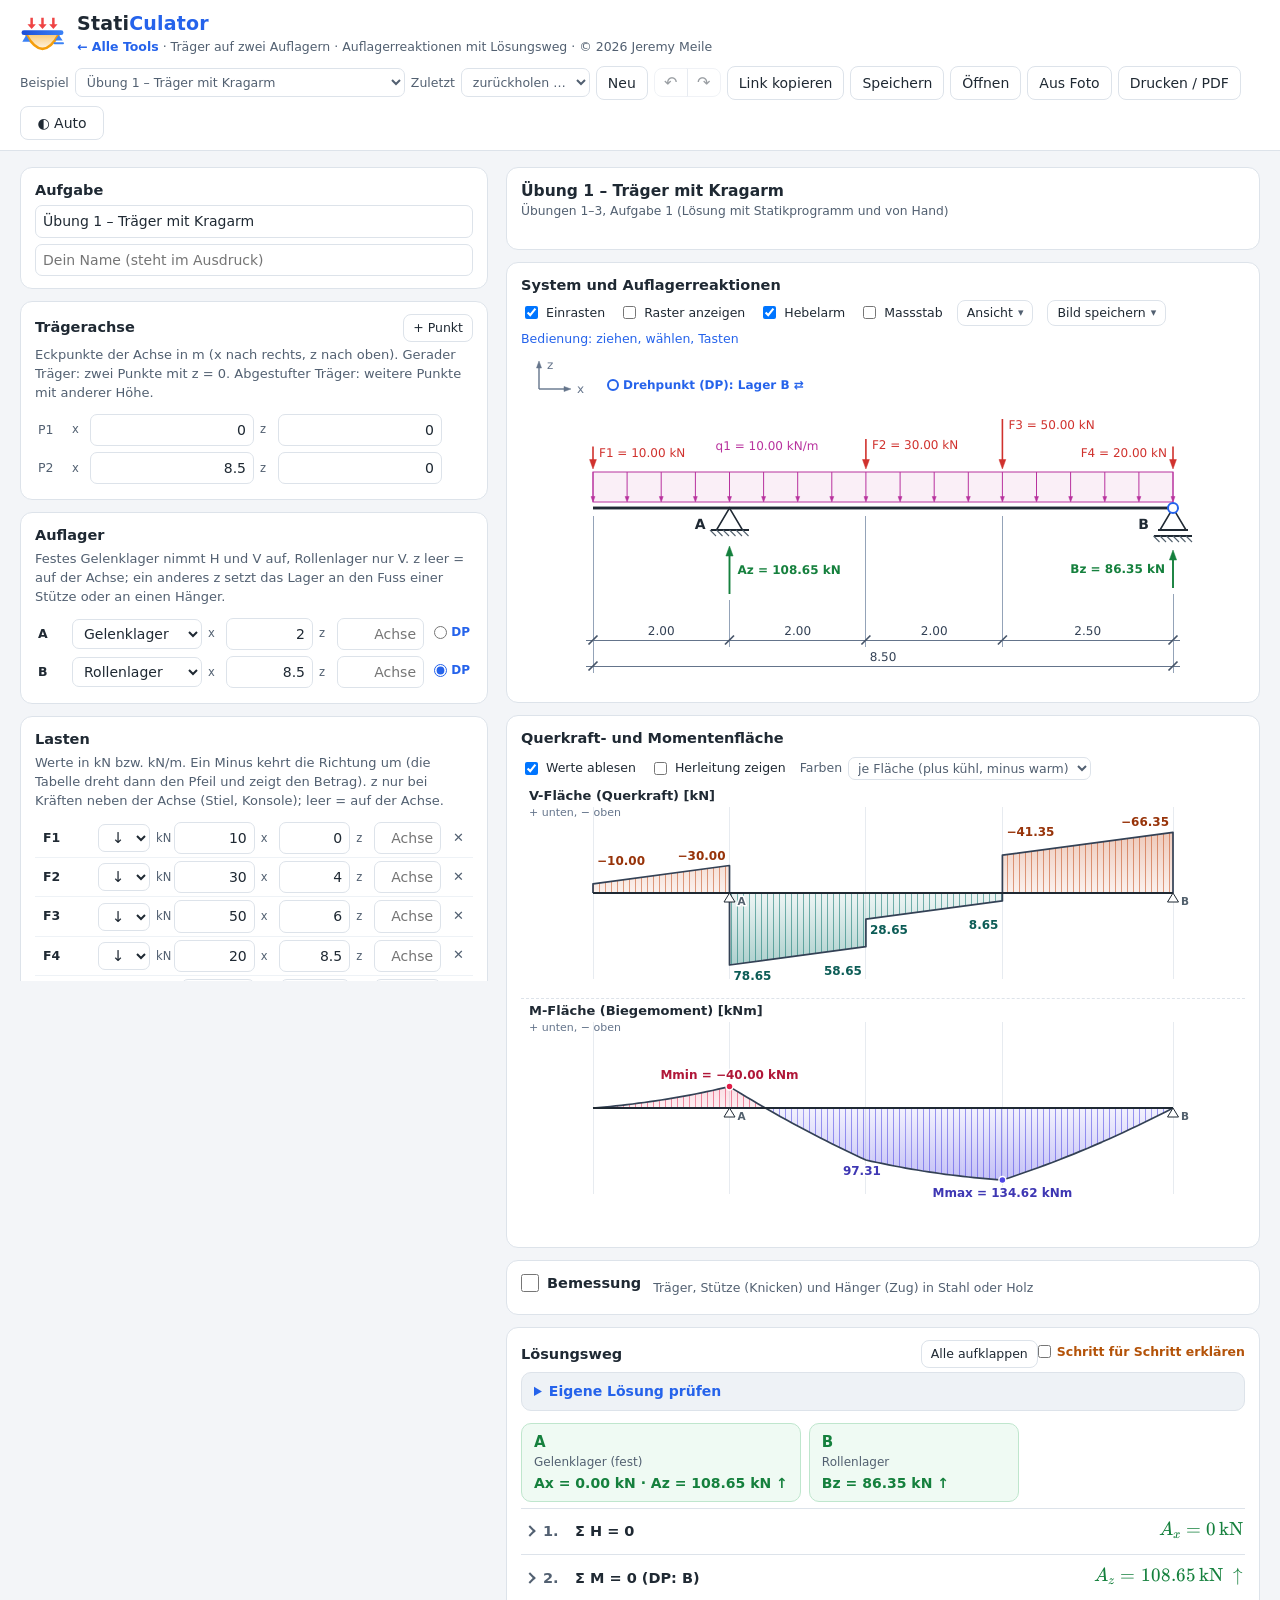
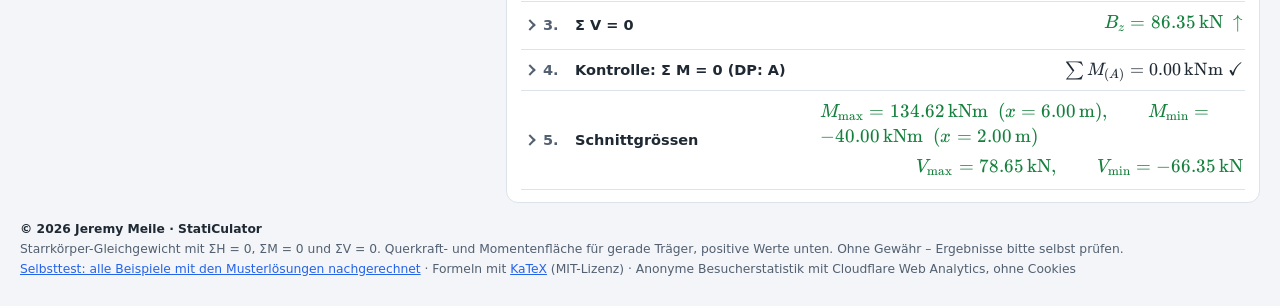
==== commit 00276e6b: "StatiCulator: offline als App, Link-Vorschau, Rücklink, verständlichere Texte, Veröffentlichen per S" ====
--- a/staticulator/index.html
+++ b/staticulator/index.html
@@ -7,6 +7,21 @@
 <meta name="description" content="Auflagerreaktionen, Querkraft- und Momentenfläche für Träger auf zwei Auflagern – mit Lösungsweg Schritt für Schritt (ΣH, ΣM, ΣV).">
 <link rel="icon" href="favicon.svg" type="image/svg+xml">
 <meta name="author" content="Jeremy Meile">
+<!-- Link-Vorschau (WhatsApp, Teams, Mail, soziale Netzwerke) -->
+<meta property="og:type" content="website">
+<meta property="og:site_name" content="StatiCulator">
+<meta property="og:title" content="StatiCulator – Träger auf zwei Auflagern">
+<meta property="og:description" content="Auflagerreaktionen, Querkraft- und Momentenfläche mit Lösungsweg Schritt für Schritt, Bemessung in Stahl und Holz – direkt im Browser.">
+<meta property="og:url" content="https://oroxzy.github.io/staticulator/">
+<meta property="og:image" content="https://oroxzy.github.io/staticulator/og-image.png">
+<meta property="og:image:width" content="1200">
+<meta property="og:image:height" content="630">
+<meta property="og:locale" content="de_CH">
+<meta name="twitter:card" content="summary_large_image">
+<!-- als App installierbar und offline nutzbar (manifest.webmanifest, sw.js) -->
+<link rel="manifest" href="manifest.webmanifest">
+<meta name="theme-color" content="#1d4ed8">
+<link rel="apple-touch-icon" href="icons/icon-180.png">
 <script>
   // Farbschema vor dem ersten Zeichnen setzen (kein Aufblitzen): auto, hell oder dunkel
   (function () {
@@ -18,36 +33,36 @@
   })();
 </script>
 <link rel="stylesheet" href="vendor/katex/katex.min.css">
-<link rel="stylesheet" href="css/app.css?v=202611261029">
+<link rel="stylesheet" href="css/app.css?v=202611261220">
 <script defer src="vendor/katex/katex.min.js"></script>
 <!-- version:start (tools/stamp-web-version.mjs) -->
 <script type="importmap">
 {
   "imports": {
-    "./js/app.js": "./js/app.js?v=202611261029",
-    "./js/bemessung.js": "./js/bemessung.js?v=202611261029",
-    "./js/cursor-derive.js": "./js/cursor-derive.js?v=202611261029",
-    "./js/design-terms.js": "./js/design-terms.js?v=202611261029",
-    "./js/design-ui.js": "./js/design-ui.js?v=202611261029",
-    "./js/diagrams.js": "./js/diagrams.js?v=202611261029",
-    "./js/dimension.js": "./js/dimension.js?v=202611261029",
-    "./js/examples.js": "./js/examples.js?v=202611261029",
-    "./js/export-image.js": "./js/export-image.js?v=202611261029",
-    "./js/figure.js": "./js/figure.js?v=202611261029",
-    "./js/format.js": "./js/format.js?v=202611261029",
-    "./js/photo-import.js": "./js/photo-import.js?v=202611261029",
-    "./js/section-svg.js": "./js/section-svg.js?v=202611261029",
-    "./js/self-check.js": "./js/self-check.js?v=202611261029",
-    "./js/solution.js": "./js/solution.js?v=202611261029",
-    "./js/statik.js": "./js/statik.js?v=202611261029",
-    "./js/step-list.js": "./js/step-list.js?v=202611261029",
-    "./data/c4.js": "./data/c4.js?v=202611261029",
-    "./data/profiles.js": "./data/profiles.js?v=202611261029"
+    "./js/app.js": "./js/app.js?v=202611261220",
+    "./js/bemessung.js": "./js/bemessung.js?v=202611261220",
+    "./js/cursor-derive.js": "./js/cursor-derive.js?v=202611261220",
+    "./js/design-terms.js": "./js/design-terms.js?v=202611261220",
+    "./js/design-ui.js": "./js/design-ui.js?v=202611261220",
+    "./js/diagrams.js": "./js/diagrams.js?v=202611261220",
+    "./js/dimension.js": "./js/dimension.js?v=202611261220",
+    "./js/examples.js": "./js/examples.js?v=202611261220",
+    "./js/export-image.js": "./js/export-image.js?v=202611261220",
+    "./js/figure.js": "./js/figure.js?v=202611261220",
+    "./js/format.js": "./js/format.js?v=202611261220",
+    "./js/photo-import.js": "./js/photo-import.js?v=202611261220",
+    "./js/section-svg.js": "./js/section-svg.js?v=202611261220",
+    "./js/self-check.js": "./js/self-check.js?v=202611261220",
+    "./js/solution.js": "./js/solution.js?v=202611261220",
+    "./js/statik.js": "./js/statik.js?v=202611261220",
+    "./js/step-list.js": "./js/step-list.js?v=202611261220",
+    "./data/c4.js": "./data/c4.js?v=202611261220",
+    "./data/profiles.js": "./data/profiles.js?v=202611261220"
   }
 }
 </script>
 <!-- version:end -->
-<script type="module" src="js/app.js?v=202611261029"></script>
+<script type="module" src="js/app.js?v=202611261220"></script>
 </head>
 <body>
 <header class="topbar">
@@ -55,7 +70,7 @@
     <img class="logo" src="favicon.svg" alt="" width="45" height="36">
     <div>
       <h1>Stati<span>Culator</span></h1>
-      <p>Träger auf zwei Auflagern · Auflagerreaktionen mit Lösungsweg · <span class="credit">© 2026 Jeremy Meile</span></p>
+      <p><span class="home-wrap"><a class="home-link" href="../" title="Zur Übersicht aller Tools">← Alle Tools</a> · </span>Träger auf zwei Auflagern · Auflagerreaktionen mit Lösungsweg · <span class="credit">© 2026 Jeremy Meile</span></p>
     </div>
   </div>
   <nav class="actions">
@@ -174,7 +189,7 @@
             <label class="check"><input type="checkbox" id="angleCheck" checked> Winkel anzeigen</label>
             <label class="check" title="Zeigt die Lage des Mauszeigers in Metern"><input type="checkbox" id="coordCheck"> Koordinaten</label>
             <label>Markierung <select id="highlightSelect" title="Wie angewählte Elemente hervorgehoben werden">
-              <option value="frame">Rahmen</option><option value="color">Farbe</option><option value="glow">Schein</option><option value="none">ohne</option>
+              <option value="frame">Rahmen</option><option value="color">Farbe</option><option value="glow">Leuchten</option><option value="none">ohne</option>
             </select></label>
             <label class="check" title="Nicht gewählte Elemente treten zurück, solange etwas ausgewählt ist"><input type="checkbox" id="dimCheck" checked> Rest abblenden</label>
           </div>
@@ -190,15 +205,15 @@
         <span id="selectionHint" class="selection-hint is-hidden">Masse nur für die Auswahl · blaues Mass anklicken zum Ändern · Esc zeigt alle</span>
       </div>
       <details class="drag-help"><summary>Bedienung: ziehen, wählen, Tasten</summary>
-      <p class="drag-hint">Lager, Lasten, Streckenlasten und Achse mit der Maus oder dem Finger ziehen. Gewählte Stäbe zeigen Griffe: Quadrat = Stabende (Länge, Knoten), Kreis = ganzen Stab verschieben. Umschalttaste: nur waagrecht/senkrecht, Alt: ohne Einrasten, Pfeiltasten: Auswahl um einen Rasterschritt verschieben, Esc bricht ab. Ein Klick wählt ein Element aus (Strg+Klick: mehrere), die Masse zeigen dann nur noch die Auswahl. Strg+Z macht rückgängig, Strg+Y wiederholt. Im Lösungsweg zeigt das Zeigen auf ein Glied (auf dem Handy: Antippen) die Last und den Hebelarm in der Skizze. Mit „Massstab“ zeichnet die Skizze nach Längen- und Kräftemassstab (Werte in cm fürs Blatt).</p>
+      <p class="drag-hint">Lager, Lasten, Streckenlasten und Achse mit der Maus oder dem Finger ziehen. Gewählte Stäbe zeigen Griffe: Quadrat = Stabende (Länge, Knoten), Kreis = ganzen Stab verschieben. Umschalttaste: nur waagrecht/senkrecht, Alt: ohne Einrasten, Pfeiltasten: Auswahl um einen Rasterschritt verschieben, Esc bricht ab. Ein Klick wählt ein Element aus (Strg+Klick: mehrere), die Masse zeigen dann nur noch die Auswahl. Strg+Z macht rückgängig, Strg+Y wiederholt. Fährt man im Lösungsweg mit der Maus über ein Glied einer Gleichung (auf dem Handy: antippen), zeigt die Skizze die Last und ihren Hebelarm. Mit „Massstab“ zeichnet die Skizze nach Längen- und Kräftemassstab (Werte in cm fürs Blatt).</p>
       </details>
       <div id="figure" class="figure-box"></div>
     </section>
     <section class="card" id="diagramCard">
       <div class="card-head"><h2>Querkraft- und Momentenfläche</h2>
         <div class="diagram-tools">
-        <label class="check" title="Senkrechte Linie mit den Werten an der Stelle unter dem Mauszeiger"><input type="checkbox" id="cursorCheck" checked> Cursor</label>
-        <label class="check" title="Zeigt am Cursor, wie V (Schnittprinzip) und M (Querkraftflächen) an dieser Stelle zustande kommen"><input type="checkbox" id="deriveCheck"> Herleitung</label>
+        <label class="check" title="Beim Darüberfahren mit der Maus eine senkrechte Linie mit den Werten an dieser Stelle zeigen"><input type="checkbox" id="cursorCheck" checked> Werte ablesen</label>
+        <label class="check" title="Beim Darüberfahren mit der Maus zeigen, wie V (Schnittprinzip), M (Querkraftflächen) und die Durchbiegung w an dieser Stelle zustande kommen"><input type="checkbox" id="deriveCheck"> Herleitung zeigen</label>
         <label class="diagram-scheme" title="Farben der Flächen">Farben <select id="schemeSelect">
           <option value="family">je Fläche (plus kühl, minus warm)</option><option value="sign">nach Vorzeichen (blau/rot)</option><option value="six">6 Farben</option>
         </select></label>
@@ -232,7 +247,7 @@
           <button type="button" role="tab" data-tab="column" aria-controls="designForm">Stütze / Hänger</button>
         </div>
       </div>
-      <p class="help d-help">Träger: M und V kommen aus dem System oben. Stütze: ein Lager in der Skizze nach unten ziehen, Hänger: nach oben – Länge und Normalkraft kommen dann von dort, Druck wird auf Knicken, Zug mit dem Zugnachweis bemessen. Der Rechenweg steht unten im Lösungsweg.</p>
+      <p class="help d-help">Träger: M und V kommen aus dem System oben. Stütze: ein Lager in der Skizze nach unten ziehen, Hänger: nach oben – Länge und Normalkraft kommen dann von dort, Druck wird auf Knicken, Zug mit dem Zugnachweis bemessen. Die Rechnung steht unten im Lösungsweg.</p>
       <div id="designForm" class="d-form" role="tabpanel"></div>
       <div id="designResult" class="d-result"></div>
     </section>
@@ -263,7 +278,7 @@
 <footer class="footer">
   <p class="footer-credit">© 2026 Jeremy Meile · StatiCulator</p>
   <p>Starrkörper-Gleichgewicht mit ΣH = 0, ΣM = 0 und ΣV = 0. Querkraft- und Momentenfläche für gerade Träger, positive Werte unten. Ohne Gewähr – Ergebnisse bitte selbst prüfen.</p>
-  <p><a href="tests.html">Rechenkern-Tests mit den Musterlösungen</a> · Formeln mit <a href="https://katex.org" rel="noopener">KaTeX</a> (MIT-Lizenz) · Anonyme Besucherstatistik mit Cloudflare Web Analytics, ohne Cookies</p>
+  <p><a href="tests.html">Selbsttest: alle Beispiele mit den Musterlösungen nachgerechnet</a> · Formeln mit <a href="https://katex.org" rel="noopener">KaTeX</a> (MIT-Lizenz) · Anonyme Besucherstatistik mit Cloudflare Web Analytics, ohne Cookies</p>
 </footer>
 <div id="toast" class="toast" role="status" hidden></div>
 <dialog id="photoDialog" class="photo-dialog" aria-labelledby="photoTitle">
@@ -287,9 +302,11 @@
 <div id="termTip" class="term-tip" role="tooltip" hidden></div>
 <div id="figurePeek" class="figure-peek" aria-hidden="true" hidden></div>
 <div id="derivePanel" class="derive-panel" aria-hidden="true" hidden></div>
-<!-- Cloudflare Web Analytics: anonyme Besucherstatistik ohne Cookies, nur auf der Website (lokal nicht) -->
+<!-- Nur auf der Website (lokal stört es beim Entwickeln): Offline-Speicher (sw.js) und
+     Cloudflare Web Analytics (anonyme Besucherstatistik ohne Cookies) -->
 <script>
   if (location.hostname === 'oroxzy.github.io') {
+    if ('serviceWorker' in navigator) navigator.serviceWorker.register('sw.js').catch(() => {});
     const beacon = document.createElement('script');
     beacon.type = 'module';
     beacon.src = 'https://static.cloudflareinsights.com/beacon.min.js';
--- a/staticulator/css/app.css
+++ b/staticulator/css/app.css
@@ -44,6 +44,9 @@
 .brand h1 { margin: 0; font-size: 19px; letter-spacing: 0.2px; }
 .brand h1 span { color: #2563eb; }
 .brand .credit { white-space: nowrap; }
+.brand .home-link { color: var(--accent); font-weight: 600; text-decoration: none; white-space: nowrap; }
+.brand .home-link:hover { text-decoration: underline; }
+@media print { .brand .home-wrap { display: none; } }
 .brand p { margin: 0; color: var(--muted); font-size: 12.5px; }
 .actions { display: flex; flex-wrap: wrap; align-items: center; gap: 6px; }
 .example-picker { display: flex; align-items: center; gap: 6px; color: var(--muted); font-size: 12.5px; }
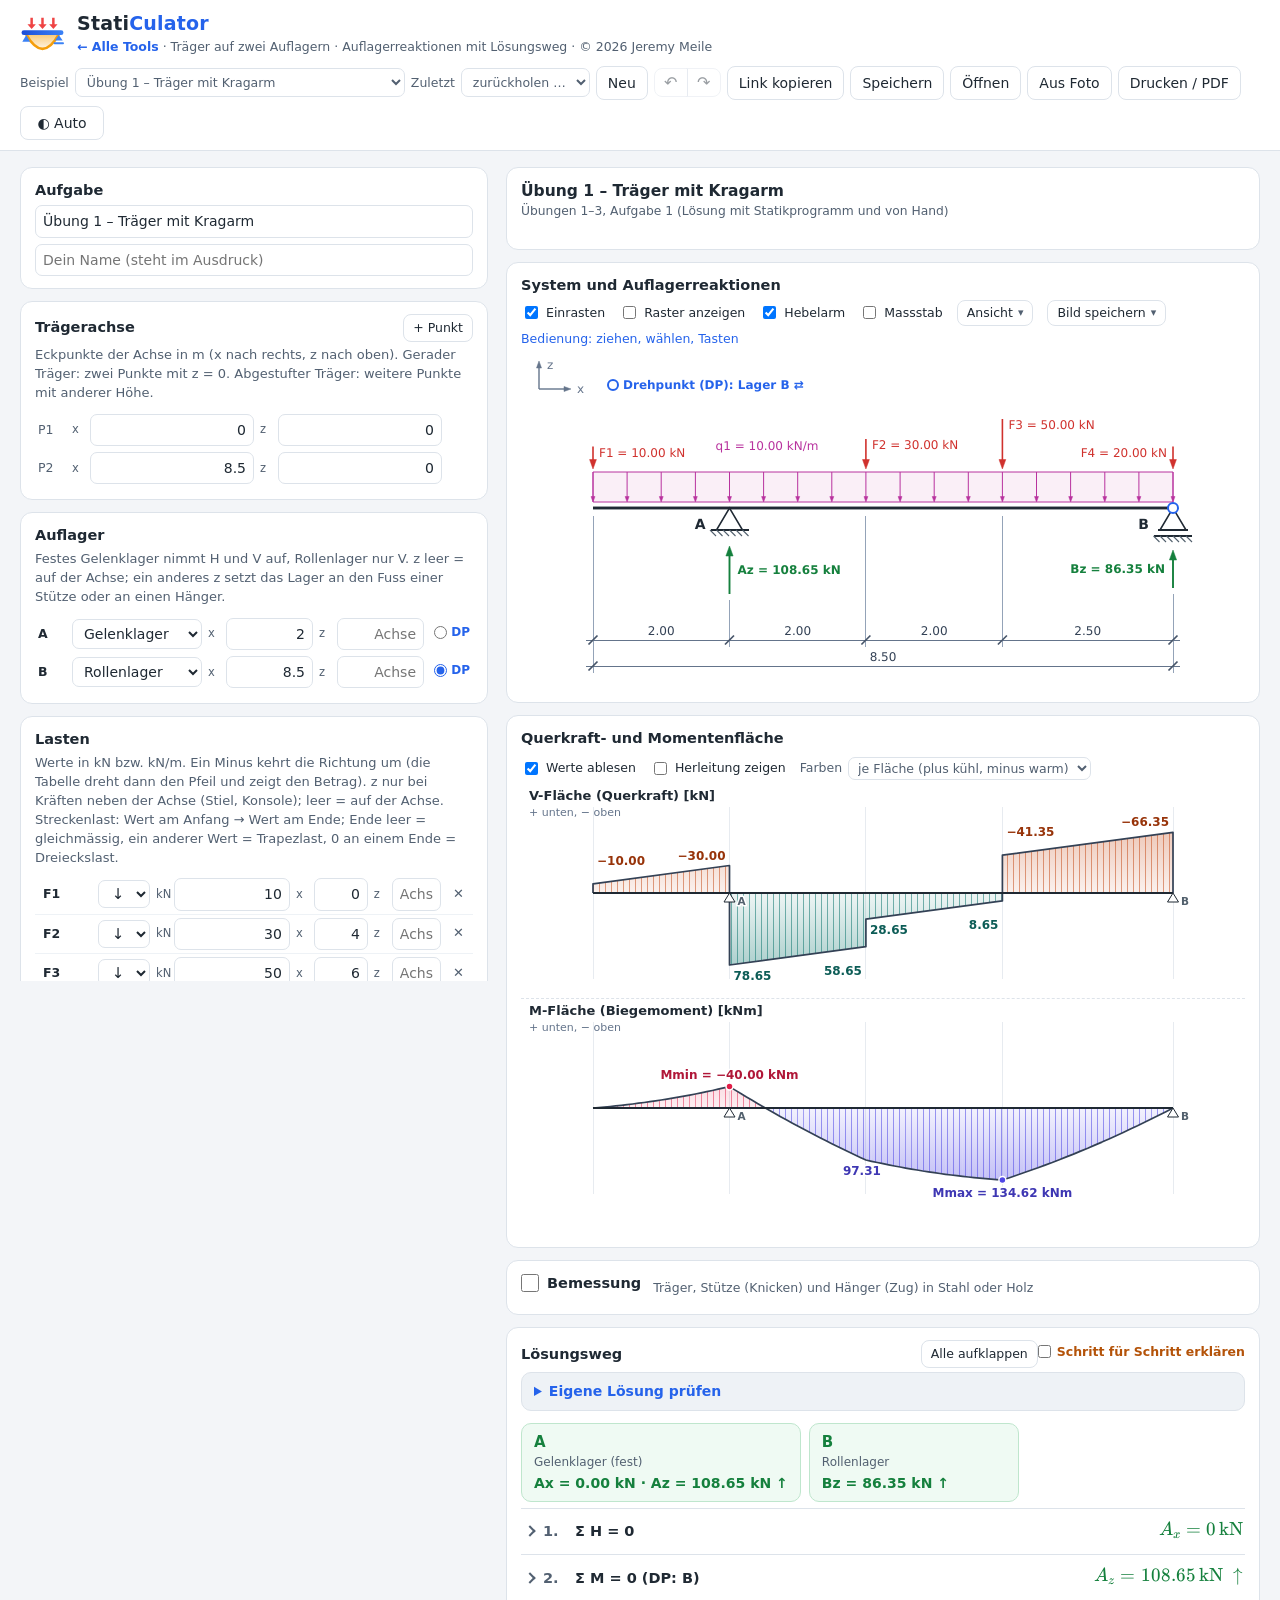
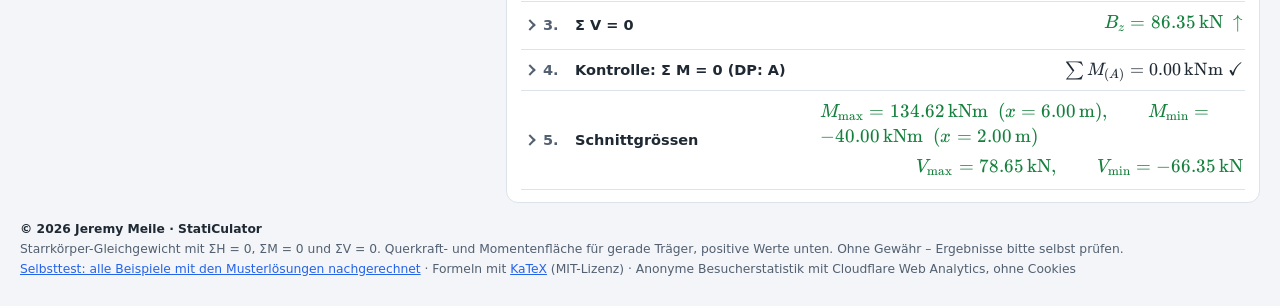
==== commit 57d44c08: "StatiCulator: Trapez- und Dreieckslasten (Eingabe, Skizze, Lösungsweg, Herleitung, Beispiele)" ====
--- a/staticulator/index.html
+++ b/staticulator/index.html
@@ -33,36 +33,36 @@
   })();
 </script>
 <link rel="stylesheet" href="vendor/katex/katex.min.css">
-<link rel="stylesheet" href="css/app.css?v=202611261220">
+<link rel="stylesheet" href="css/app.css?v=202611261242">
 <script defer src="vendor/katex/katex.min.js"></script>
 <!-- version:start (tools/stamp-web-version.mjs) -->
 <script type="importmap">
 {
   "imports": {
-    "./js/app.js": "./js/app.js?v=202611261220",
-    "./js/bemessung.js": "./js/bemessung.js?v=202611261220",
-    "./js/cursor-derive.js": "./js/cursor-derive.js?v=202611261220",
-    "./js/design-terms.js": "./js/design-terms.js?v=202611261220",
-    "./js/design-ui.js": "./js/design-ui.js?v=202611261220",
-    "./js/diagrams.js": "./js/diagrams.js?v=202611261220",
-    "./js/dimension.js": "./js/dimension.js?v=202611261220",
-    "./js/examples.js": "./js/examples.js?v=202611261220",
-    "./js/export-image.js": "./js/export-image.js?v=202611261220",
-    "./js/figure.js": "./js/figure.js?v=202611261220",
-    "./js/format.js": "./js/format.js?v=202611261220",
-    "./js/photo-import.js": "./js/photo-import.js?v=202611261220",
-    "./js/section-svg.js": "./js/section-svg.js?v=202611261220",
-    "./js/self-check.js": "./js/self-check.js?v=202611261220",
-    "./js/solution.js": "./js/solution.js?v=202611261220",
-    "./js/statik.js": "./js/statik.js?v=202611261220",
-    "./js/step-list.js": "./js/step-list.js?v=202611261220",
-    "./data/c4.js": "./data/c4.js?v=202611261220",
-    "./data/profiles.js": "./data/profiles.js?v=202611261220"
+    "./js/app.js": "./js/app.js?v=202611261242",
+    "./js/bemessung.js": "./js/bemessung.js?v=202611261242",
+    "./js/cursor-derive.js": "./js/cursor-derive.js?v=202611261242",
+    "./js/design-terms.js": "./js/design-terms.js?v=202611261242",
+    "./js/design-ui.js": "./js/design-ui.js?v=202611261242",
+    "./js/diagrams.js": "./js/diagrams.js?v=202611261242",
+    "./js/dimension.js": "./js/dimension.js?v=202611261242",
+    "./js/examples.js": "./js/examples.js?v=202611261242",
+    "./js/export-image.js": "./js/export-image.js?v=202611261242",
+    "./js/figure.js": "./js/figure.js?v=202611261242",
+    "./js/format.js": "./js/format.js?v=202611261242",
+    "./js/photo-import.js": "./js/photo-import.js?v=202611261242",
+    "./js/section-svg.js": "./js/section-svg.js?v=202611261242",
+    "./js/self-check.js": "./js/self-check.js?v=202611261242",
+    "./js/solution.js": "./js/solution.js?v=202611261242",
+    "./js/statik.js": "./js/statik.js?v=202611261242",
+    "./js/step-list.js": "./js/step-list.js?v=202611261242",
+    "./data/c4.js": "./data/c4.js?v=202611261242",
+    "./data/profiles.js": "./data/profiles.js?v=202611261242"
   }
 }
 </script>
 <!-- version:end -->
-<script type="module" src="js/app.js?v=202611261220"></script>
+<script type="module" src="js/app.js?v=202611261242"></script>
 </head>
 <body>
 <header class="topbar">
@@ -135,7 +135,7 @@
       <div class="card-head">
         <h2>Lasten</h2>
       </div>
-      <p class="help">Werte in kN bzw. kN/m. Ein Minus kehrt die Richtung um (die Tabelle dreht dann den Pfeil und zeigt den Betrag). z nur bei Kräften neben der Achse (Stiel, Konsole); leer = auf der Achse.</p>
+      <p class="help">Werte in kN bzw. kN/m. Ein Minus kehrt die Richtung um (die Tabelle dreht dann den Pfeil und zeigt den Betrag). z nur bei Kräften neben der Achse (Stiel, Konsole); leer = auf der Achse. Streckenlast: Wert am Anfang → Wert am Ende; Ende leer = gleichmässig, ein anderer Wert = Trapezlast, 0 an einem Ende = Dreieckslast.</p>
       <table class="grid" id="loadTable"></table>
       <ul class="issues" id="loadIssues" aria-live="polite"></ul>
       <div class="row-actions">
--- a/staticulator/css/app.css
+++ b/staticulator/css/app.css
@@ -112,6 +112,10 @@
 label.cell { display: flex; align-items: center; gap: 4px; }
 label.cell span { color: var(--muted); font-size: 11.5px; min-width: 14px; white-space: nowrap; }
 label.cell input { width: 100%; min-width: 46px; text-align: right; }
+/* Streckenlast: Wert am Anfang → Wert am Ende (leer = gleichmässig) */
+label.cell.q-values input { min-width: 38px; }
+label.cell.q-values .q-to { color: var(--muted); font-size: 12px; }
+label.cell.q-values input[data-field="value2"]::placeholder { color: var(--muted); font-style: italic; }
 #loadTable tr + tr td { border-top: 1px solid var(--soft); }
 .row-actions { display: flex; flex-wrap: wrap; gap: 6px; margin-top: 8px; }
 .options { display: flex; flex-wrap: wrap; gap: 14px; }
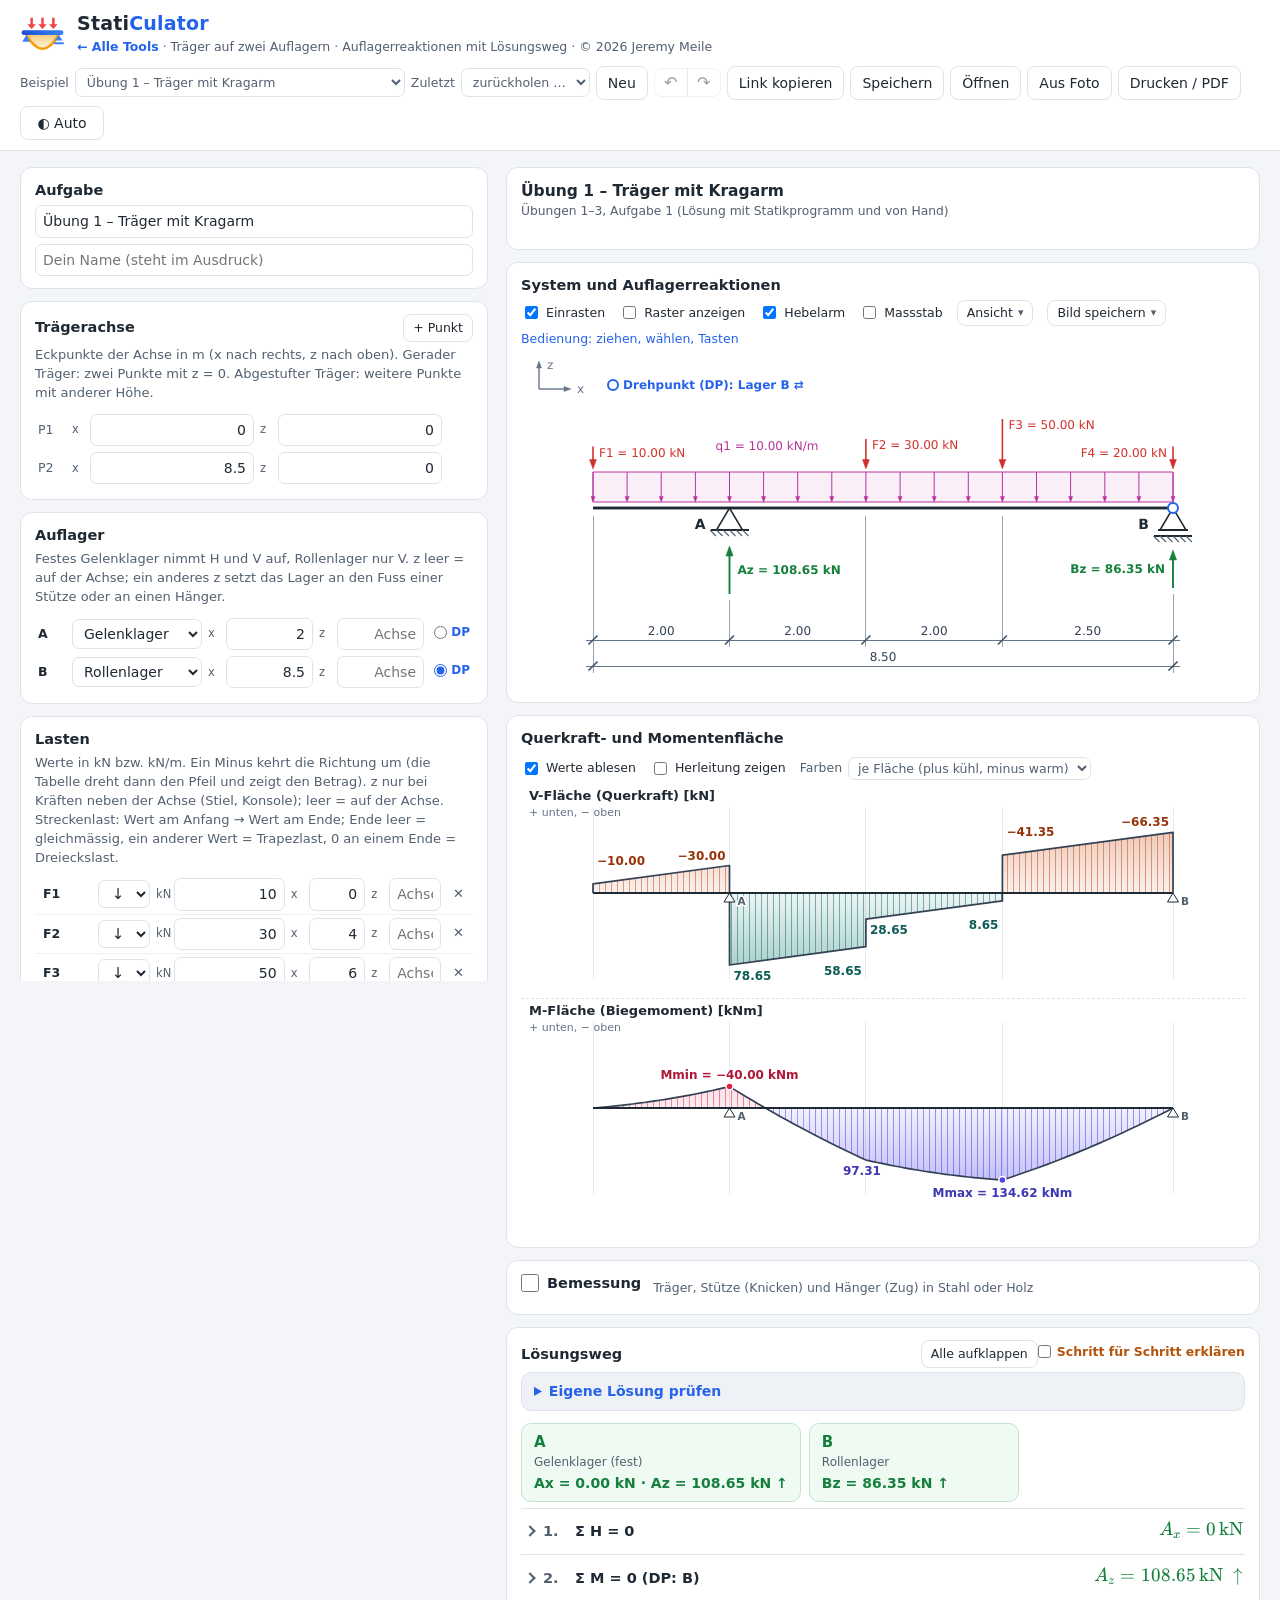
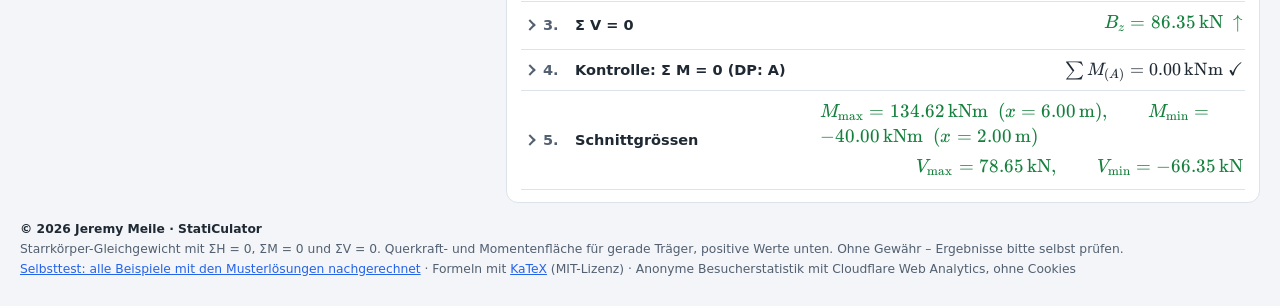
==== commit 815a76a6: "StatiCulator: Trapezlast nach Prüfrunde: V-Extremum im Abschnitt, Spiegeln beim Anklicken, Parabelfl" ====
--- a/staticulator/index.html
+++ b/staticulator/index.html
@@ -33,36 +33,36 @@
   })();
 </script>
 <link rel="stylesheet" href="vendor/katex/katex.min.css">
-<link rel="stylesheet" href="css/app.css?v=202611261242">
+<link rel="stylesheet" href="css/app.css?v=202611261258">
 <script defer src="vendor/katex/katex.min.js"></script>
 <!-- version:start (tools/stamp-web-version.mjs) -->
 <script type="importmap">
 {
   "imports": {
-    "./js/app.js": "./js/app.js?v=202611261242",
-    "./js/bemessung.js": "./js/bemessung.js?v=202611261242",
-    "./js/cursor-derive.js": "./js/cursor-derive.js?v=202611261242",
-    "./js/design-terms.js": "./js/design-terms.js?v=202611261242",
-    "./js/design-ui.js": "./js/design-ui.js?v=202611261242",
-    "./js/diagrams.js": "./js/diagrams.js?v=202611261242",
-    "./js/dimension.js": "./js/dimension.js?v=202611261242",
-    "./js/examples.js": "./js/examples.js?v=202611261242",
-    "./js/export-image.js": "./js/export-image.js?v=202611261242",
-    "./js/figure.js": "./js/figure.js?v=202611261242",
-    "./js/format.js": "./js/format.js?v=202611261242",
-    "./js/photo-import.js": "./js/photo-import.js?v=202611261242",
-    "./js/section-svg.js": "./js/section-svg.js?v=202611261242",
-    "./js/self-check.js": "./js/self-check.js?v=202611261242",
-    "./js/solution.js": "./js/solution.js?v=202611261242",
-    "./js/statik.js": "./js/statik.js?v=202611261242",
-    "./js/step-list.js": "./js/step-list.js?v=202611261242",
-    "./data/c4.js": "./data/c4.js?v=202611261242",
-    "./data/profiles.js": "./data/profiles.js?v=202611261242"
+    "./js/app.js": "./js/app.js?v=202611261258",
+    "./js/bemessung.js": "./js/bemessung.js?v=202611261258",
+    "./js/cursor-derive.js": "./js/cursor-derive.js?v=202611261258",
+    "./js/design-terms.js": "./js/design-terms.js?v=202611261258",
+    "./js/design-ui.js": "./js/design-ui.js?v=202611261258",
+    "./js/diagrams.js": "./js/diagrams.js?v=202611261258",
+    "./js/dimension.js": "./js/dimension.js?v=202611261258",
+    "./js/examples.js": "./js/examples.js?v=202611261258",
+    "./js/export-image.js": "./js/export-image.js?v=202611261258",
+    "./js/figure.js": "./js/figure.js?v=202611261258",
+    "./js/format.js": "./js/format.js?v=202611261258",
+    "./js/photo-import.js": "./js/photo-import.js?v=202611261258",
+    "./js/section-svg.js": "./js/section-svg.js?v=202611261258",
+    "./js/self-check.js": "./js/self-check.js?v=202611261258",
+    "./js/solution.js": "./js/solution.js?v=202611261258",
+    "./js/statik.js": "./js/statik.js?v=202611261258",
+    "./js/step-list.js": "./js/step-list.js?v=202611261258",
+    "./data/c4.js": "./data/c4.js?v=202611261258",
+    "./data/profiles.js": "./data/profiles.js?v=202611261258"
   }
 }
 </script>
 <!-- version:end -->
-<script type="module" src="js/app.js?v=202611261242"></script>
+<script type="module" src="js/app.js?v=202611261258"></script>
 </head>
 <body>
 <header class="topbar">
--- a/staticulator/css/app.css
+++ b/staticulator/css/app.css
@@ -110,12 +110,13 @@
 table.grid td.dir select { text-align: center; font-size: 15px; padding: 3px 2px; }
 table.grid td.type { width: 136px; }
 label.cell { display: flex; align-items: center; gap: 4px; }
-label.cell span { color: var(--muted); font-size: 11.5px; min-width: 14px; white-space: nowrap; }
+label.cell span, .cell.q-values span { color: var(--muted); font-size: 11.5px; min-width: 14px; white-space: nowrap; }
 label.cell input { width: 100%; min-width: 46px; text-align: right; }
 /* Streckenlast: Wert am Anfang → Wert am Ende (leer = gleichmässig) */
-label.cell.q-values input { min-width: 38px; }
-label.cell.q-values .q-to { color: var(--muted); font-size: 12px; }
-label.cell.q-values input[data-field="value2"]::placeholder { color: var(--muted); font-style: italic; }
+.cell.q-values { display: flex; align-items: center; gap: 3px; }
+.cell.q-values input { width: 100%; min-width: 34px; text-align: right; }
+.cell.q-values .q-to { color: var(--muted); font-size: 12px; }
+.cell.q-values input[data-field="value2"]::placeholder { color: var(--muted); }
 #loadTable tr + tr td { border-top: 1px solid var(--soft); }
 .row-actions { display: flex; flex-wrap: wrap; gap: 6px; margin-top: 8px; }
 .options { display: flex; flex-wrap: wrap; gap: 14px; }
@@ -794,7 +795,11 @@
   table.grid button.icon { min-width: 32px; padding: 2px 4px; }
   label.cell { gap: 3px; }
   label.cell input { min-width: 30px; padding-left: 3px; padding-right: 3px; }
-  label.cell span { flex: 0 0 auto; font-size: 11px; min-width: 0; }
+  label.cell span, .cell.q-values span { flex: 0 0 auto; font-size: 11px; min-width: 0; }
+  /* Streckenlast mit zwei Werten: Einheit weglassen (steht im Hinweis), Felder schmaler */
+  .cell.q-values { gap: 2px; }
+  .cell.q-values > span:first-child { display: none; }
+  .cell.q-values input { min-width: 28px; padding-left: 2px; padding-right: 2px; }
   .name-input[type="text"] { width: 42px; }
 }
 /* Menü „Ansicht“ auf schmalen Bildschirmen: an der Werkzeugleiste ausgerichtet, nicht am Knopf (sonst ragt es rechts hinaus) */
